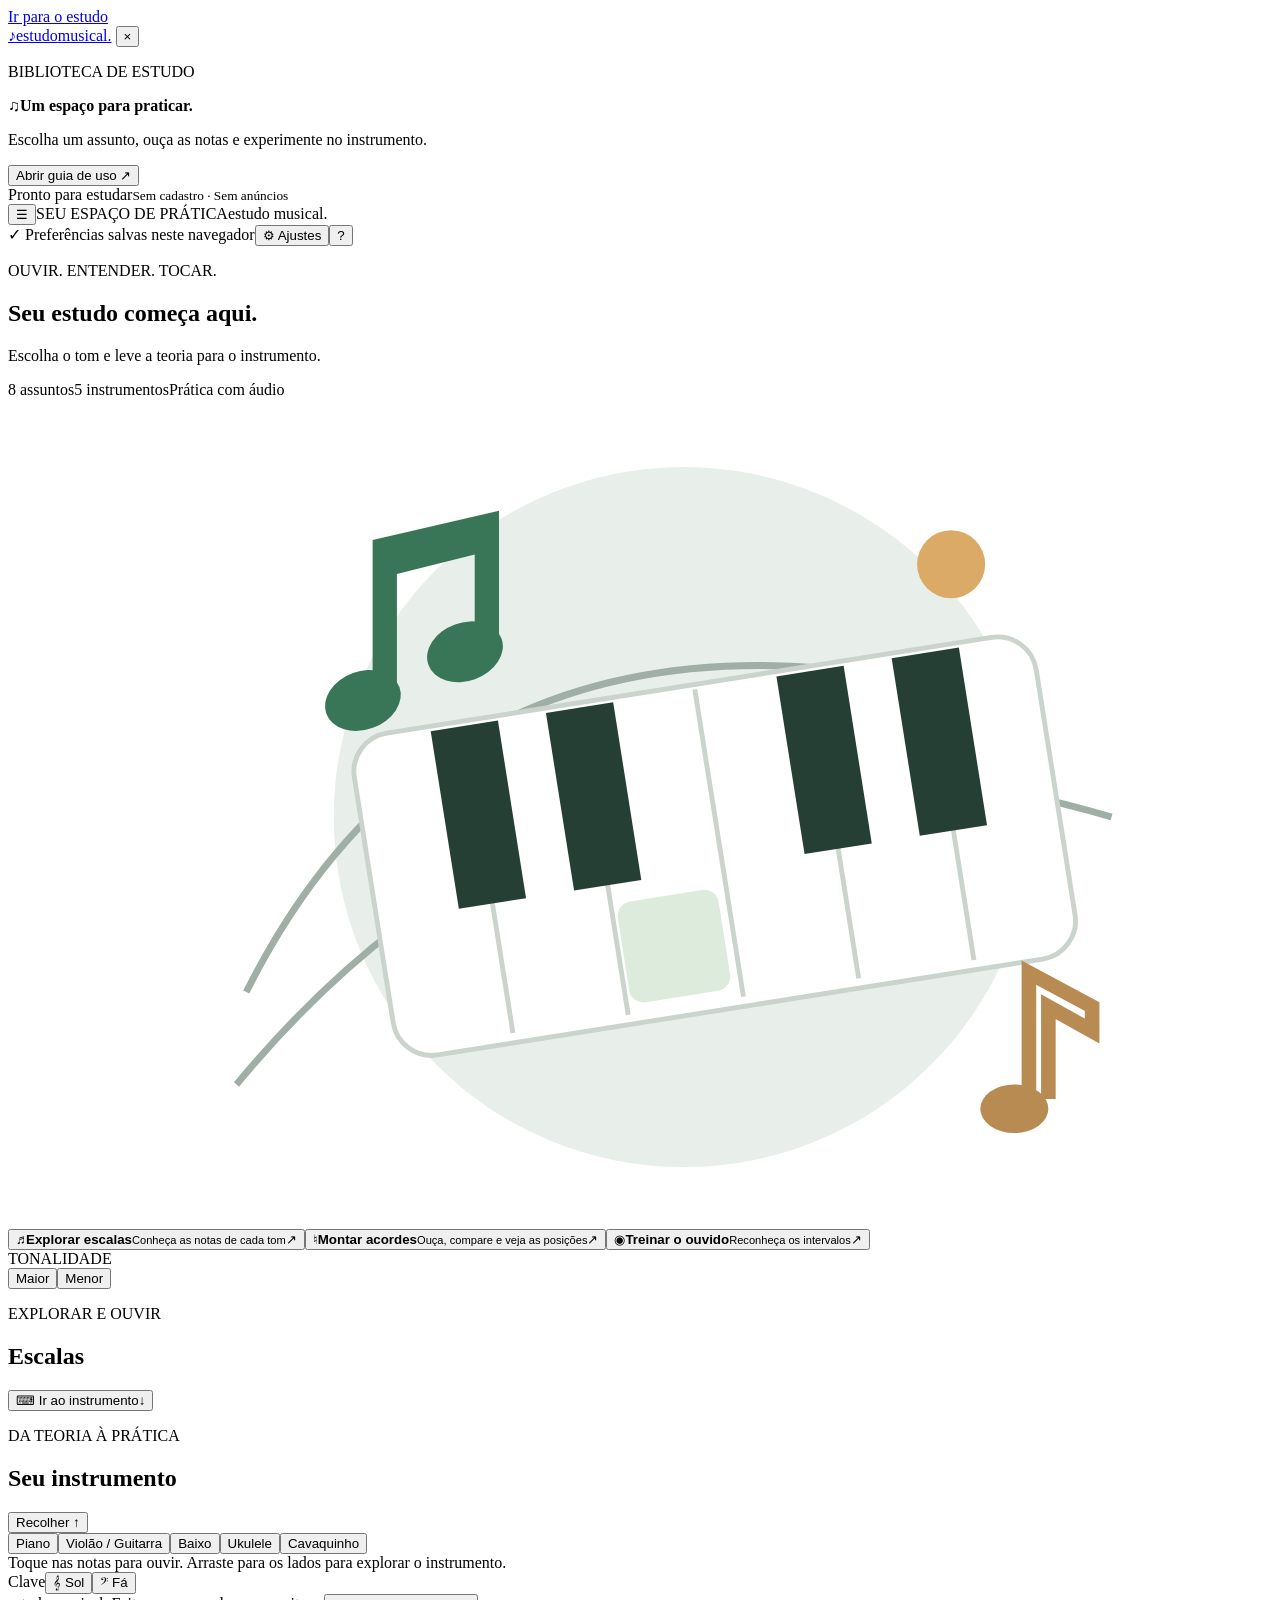
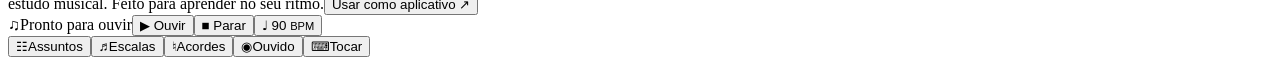
==== index.html @ 52de7132 "Arquivos para musical study" ====
<!doctype html>
<html lang="pt-BR">
<head>
<meta charset="utf-8">
<meta name="viewport" content="width=device-width,initial-scale=1,viewport-fit=cover">
<title>Estudo Musical · Seu espaço de prática</title>
<meta name="theme-color" content="#f7f8fa"><meta name="color-scheme" content="light">
<meta name="description" content="Estude escalas, acordes, harmonia e ouvido com instrumentos interativos. Sem cadastro.">
<meta name="apple-mobile-web-app-capable" content="yes"><meta name="apple-mobile-web-app-status-bar-style" content="default">
<meta name="apple-mobile-web-app-title" content="Estudo Musical"><link rel="manifest" href="./manifest.webmanifest"><link rel="icon" href="./assets/icon.svg" type="image/svg+xml"><link rel="apple-touch-icon" href="./assets/icon-192.png"><link rel="stylesheet" href="./assets/base.css"><link rel="stylesheet" href="./assets/app.css">
</head>
<body>
<a class="skip-link" href="#main">Ir para o estudo</a>
<aside id="sidebar" aria-label="Navegação principal">
  <a href="#" class="brand" aria-label="Estudo Musical, início"><span class="brand-icon" aria-hidden="true">♪</span><span>estudo<span class="brand-sub">musical.</span></span></a>
  <button id="close-menu" class="mobile-only icon-button" aria-label="Fechar menu">×</button>
  <p class="nav-label">BIBLIOTECA DE ESTUDO</p>
  <nav id="tabs" aria-label="Assuntos"></nav>
  <div class="sidebar-note"><span aria-hidden="true">♫</span><b>Um espaço para praticar.</b><p>Escolha um assunto, ouça as notas e experimente no instrumento.</p><button class="text-button" data-help>Abrir guia de uso ↗</button></div>
  <div class="sidebar-footer"><i class="status-dot"></i><span id="connection-status">Pronto para estudar</span><small>Sem cadastro · Sem anúncios</small></div>
</aside>
<div id="menu-backdrop" hidden></div>
<div class="app-shell">
  <header class="topbar">
    <div class="topbar-title"><button id="open-menu" class="mobile-only icon-button" aria-label="Abrir todos os assuntos" aria-expanded="false">☰</button><span class="desktop-only">SEU ESPAÇO DE PRÁTICA</span><span class="mobile-only">estudo musical.</span></div>
    <div class="topbar-actions"><span class="save-status desktop-only">✓ Preferências salvas neste navegador</span><button id="settings-open" class="soft-button" aria-label="Abrir ajustes de som e exibição">⚙ <span>Ajustes</span></button><button class="icon-button" data-help aria-label="Como usar">?</button></div>
  </header>
  <div class="page-content">
    <section class="welcome" aria-labelledby="welcome-title">
      <div><p class="eyebrow">OUVIR. ENTENDER. TOCAR.</p><h1 id="welcome-title">Seu estudo começa aqui<span>.</span></h1><p>Escolha o tom e leve a teoria para o instrumento.</p><div class="welcome-tags"><span>8 assuntos</span><span>5 instrumentos</span><span>Prática com áudio</span></div></div>
      <svg class="welcome-art" viewBox="0 0 260 170" aria-hidden="true"><circle cx="139" cy="86" r="72" fill="#e8eee9"/><circle cx="194" cy="34" r="7" fill="#dcaa67"/><path d="M49 122Q95 30 213 64M47 141Q119 54 227 86" fill="none" stroke="#9fafa5" stroke-width="1.4"/><g transform="translate(70 70) rotate(-9)"><rect width="142" height="67" rx="8" fill="#fff" stroke="#cad4cc"/><path d="M24 1v64m24-64v64m24-64v64m24-64v64m24-64v64" stroke="#cad4cc"/><path d="M17 1v37h14V1m10 0v37h14V1m34 0v37h14V1m10 0v37h14V1" fill="#263f35"/><rect x="49" y="42" width="21" height="21" rx="3" fill="#dcebdc"/></g><g fill="#397658"><path d="M75 62V29l26-6v28h-5V32l-16 4v26z"/><ellipse cx="73" cy="62" rx="8" ry="6" transform="rotate(-20 73 62)"/><ellipse cx="94" cy="52" rx="8" ry="6" transform="rotate(-20 94 52)"/></g><path d="M210 144v-26l13 7v5l-9-5v19" stroke="#b88b53" stroke-width="3" fill="none"/><ellipse cx="207" cy="146" rx="7" ry="5" fill="#b88b53"/></svg>
    </section>
    <section class="quick-actions" aria-label="Atalhos para praticar"><button data-sec="esc"><span class="quick-icon green">♬</span><span><b>Explorar escalas</b><small>Conheça as notas de cada tom</small></span><span class="arrow">↗</span></button><button data-sec="acd"><span class="quick-icon amber">♮</span><span><b>Montar acordes</b><small>Ouça, compare e veja as posições</small></span><span class="arrow">↗</span></button><button data-sec="int" data-ear-shortcut><span class="quick-icon violet">◉</span><span><b>Treinar o ouvido</b><small>Reconheça os intervalos</small></span><span class="arrow">↗</span></button></section>
    <section class="keybar" aria-label="Tonalidade do estudo"><div class="keybar-heading"><div><span class="eyebrow">TONALIDADE</span><div id="keyname"></div></div><div class="seg" aria-label="Modo da tonalidade"><button data-set="ktype" data-v="maior">Maior</button><button data-set="ktype" data-v="menor">Menor</button></div></div><div id="tonics" class="tonic-grid" aria-label="Escolher tônica"></div></section>
    <div class="section-heading"><div><p class="eyebrow" id="section-kicker">EXPLORAR E OUVIR</p><h2 id="section-title">Escalas</h2></div><button id="show-instrument" class="soft-button">⌨ <span>Ir ao instrumento</span><span aria-hidden="true">↓</span></button></div>
    <p class="section-description" id="section-description"></p>
    <main id="main" tabindex="-1" aria-label="Conteúdo do estudo"></main>
    <section id="dock" aria-labelledby="instrument-title">
      <div class="instrument-heading"><div><span class="eyebrow">DA TEORIA À PRÁTICA</span><h2 id="instrument-title">Seu instrumento</h2></div><button id="docktog" class="soft-button" aria-expanded="true" aria-controls="dock-body">Recolher ↑</button></div>
      <div id="dock-body"><div id="dockL"><div class="dhead"><div id="insttabs" aria-label="Escolher instrumento"><button data-inst="piano">Piano</button><button data-inst="violao">Violão / Guitarra</button><button data-inst="baixo">Baixo</button><button data-inst="ukulele">Ukulele</button><button data-inst="cavaquinho">Cavaquinho</button></div><div id="instopts"></div></div><div class="instrument-hint">Toque nas notas para ouvir. Arraste para os lados para explorar o instrumento.</div><div id="instview"></div></div>
      <div id="dockR"><div id="focustitle"></div><div class="row staff-controls"><span class="lbl">Clave</span><span class="seg sm"><button data-clef="sol">𝄞 Sol</button><button data-clef="fa">𝄢 Fá</button></span></div><div id="staffbox"></div><div id="focusbtns"></div><div id="focusinfo"></div></div></div>
    </section>
    <footer class="page-footer"><span>estudo musical.</span> Feito para aprender no seu ritmo.<button class="text-button" id="install-open">Usar como aplicativo ↗</button></footer>
  </div>
</div>
<div class="transport" aria-label="Controles rápidos de áudio"><span class="transport-note" aria-hidden="true">♫</span><span id="transport-focus">Pronto para ouvir</span><button id="quick-play" class="primary-button" aria-label="Tocar escala ou acorde selecionado">▶ <span>Ouvir</span></button><button id="stop" class="soft-button" aria-label="Parar notas, progressões e metrônomo">■ <span>Parar</span></button><button id="transport-metro" class="soft-button" aria-label="Abrir metrônomo"><span aria-hidden="true">♩</span> <span id="transport-bpm">90</span> <small>BPM</small></button></div>
<nav class="mobile-nav" aria-label="Atalhos"><button id="mobile-explore"><span aria-hidden="true">☷</span>Assuntos</button><button data-sec="esc"><span aria-hidden="true">♬</span>Escalas</button><button data-sec="acd"><span aria-hidden="true">♮</span>Acordes</button><button data-sec="int" data-ear-shortcut><span aria-hidden="true">◉</span>Ouvido</button><button id="mobile-instrument"><span aria-hidden="true">⌨</span>Tocar</button></nav>
<dialog id="settings-dialog" aria-labelledby="settings-title"><div class="dialog-heading"><div><p class="eyebrow">DO SEU JEITO</p><h2 id="settings-title">Ajustes de estudo</h2></div><button class="icon-button" data-close aria-label="Fechar ajustes">×</button></div><div class="settings-section"><h3>Som e ritmo</h3><label class="setting-row" for="timbre">Timbre<select id="timbre"><option value="piano">Piano suave</option><option value="pluck">Cordas dedilhadas</option><option value="organ">Órgão</option></select></label><label class="setting-row" for="vol">Volume<input id="vol" aria-label="Volume" type="range" min="0" max="1" step="0.05"></label><div class="metro-panel"><div class="setting-row"><label for="bpm">Metrônomo</label><span><b id="bpmv">90</b> BPM</span></div><input id="bpm" type="range" min="40" max="240" aria-label="Andamento em batidas por minuto"><div class="row"><label for="beats">Compasso</label><select id="beats"><option value="2">2/4</option><option value="3">3/4</option><option value="4">4/4</option><option value="6">6/8</option></select><button id="metro" class="primary-button" aria-label="Iniciar ou parar metrônomo">▶</button><span id="beatdots" aria-hidden="true"></span></div></div></div><div class="settings-section"><h3>Leitura das notas</h3><div class="setting-row"><span>Notação</span><span class="seg"><button data-set="nom" data-v="cifra">C D E</button><button data-set="nom" data-v="solfejo">Dó Ré Mi</button><button data-set="nom" data-v="ambos">Ambos</button></span></div><div class="setting-row"><span>Acidentes</span><span class="seg"><button data-set="pref" data-v="auto">Auto</button><button data-set="pref" data-v="#">♯</button><button data-set="pref" data-v="b">♭</button></span></div></div><p class="dialog-footnote" id="storage-note">As preferências ficam salvas apenas neste navegador.</p></dialog>
<dialog id="help-dialog" aria-labelledby="help-title"><div class="dialog-heading"><div><p class="eyebrow">COMECE POR AQUI</p><h2 id="help-title">Escolha. Ouça. Experimente.</h2></div><button class="icon-button" data-close aria-label="Fechar guia">×</button></div><ol class="help-steps"><li><b>Escolha a tonalidade.</b><p>Os botões de notas mudam o tom de todo o estudo. Alterne entre maior e menor.</p></li><li><b>Explore um assunto.</b><p>Use o menu para acessar escalas, modos, campo harmônico, acordes, intervalos e progressões.</p></li><li><b>Leve para o instrumento.</b><p>Toque em “Ouvir” ou em uma nota. O painel de instrumentos mostra as posições e a pauta em qualquer tamanho de tela.</p></li></ol><div class="help-callout"><b>Para treinar o ouvido</b><p>Abra Intervalos, toque em “Novo intervalo” e escolha a resposta. Use “Repetir” quantas vezes precisar.</p></div><p class="dialog-footnote">No computador: espaço para ouvir; Esc para parar. No celular: toque nos controles para ativar o áudio.</p><button class="primary-button" data-close>Vamos praticar →</button></dialog>
<dialog id="install-dialog" aria-labelledby="install-title"><div class="dialog-heading"><div><p class="eyebrow">PRÁTICA SEMPRE POR PERTO</p><h2 id="install-title">Usar como aplicativo</h2></div><button class="icon-button" data-close aria-label="Fechar instruções">×</button></div><p id="install-context"></p><button id="install-native" class="primary-button" hidden>Instalar aplicativo</button><div class="help-callout"><b>iPhone e iPad</b><p>Abra o endereço publicado no Safari, toque em Compartilhar e depois em “Adicionar à Tela de Início”. Ative “Abrir como App da Web”, se aparecer.</p></div><div class="help-callout"><b>Android e computador</b><p>Abra o endereço publicado no Chrome ou Edge e procure “Instalar aplicativo” ou “Adicionar à tela inicial” no menu.</p></div><p id="offline-status" class="dialog-footnote">A versão HTML independente já contém as fontes, os instrumentos e os sons sintetizados.</p></dialog>
<div id="toast" role="status" aria-live="polite" hidden></div>
<noscript><div class="noscript">Ative o JavaScript no navegador para usar os instrumentos e os estudos interativos.</div></noscript>
<script src="./assets/engine.js"></script><script src="./assets/app.js"></script>
</body>
</html>
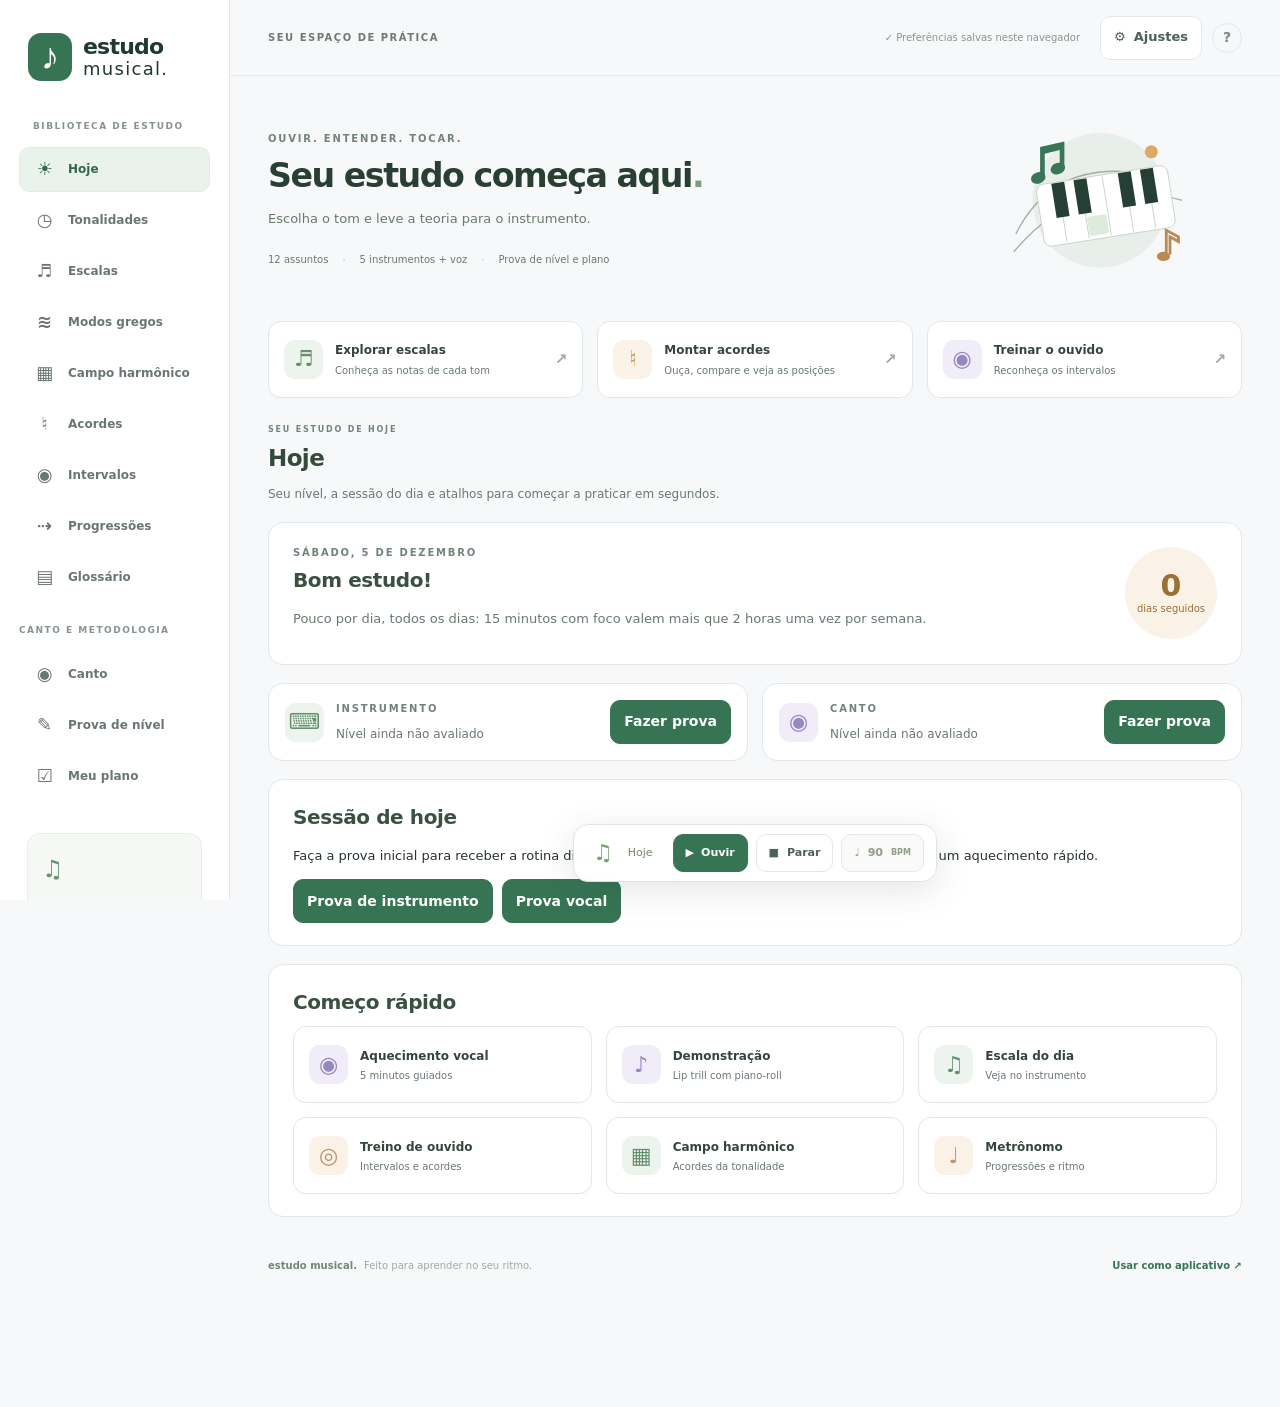
==== commit a5feb2cb: "New version" ====
--- a/index.html
+++ b/index.html
@@ -1,55 +1,55 @@
-<!doctype html>
-<html lang="pt-BR">
-<head>
-<meta charset="utf-8">
-<meta name="viewport" content="width=device-width,initial-scale=1,viewport-fit=cover">
-<title>Estudo Musical · Seu espaço de prática</title>
-<meta name="theme-color" content="#f7f8fa"><meta name="color-scheme" content="light">
-<meta name="description" content="Estude escalas, acordes, harmonia e ouvido com instrumentos interativos. Sem cadastro.">
-<meta name="apple-mobile-web-app-capable" content="yes"><meta name="apple-mobile-web-app-status-bar-style" content="default">
-<meta name="apple-mobile-web-app-title" content="Estudo Musical"><link rel="manifest" href="./manifest.webmanifest"><link rel="icon" href="./assets/icon.svg" type="image/svg+xml"><link rel="apple-touch-icon" href="./assets/icon-192.png"><link rel="stylesheet" href="./assets/base.css"><link rel="stylesheet" href="./assets/app.css">
-</head>
-<body>
-<a class="skip-link" href="#main">Ir para o estudo</a>
-<aside id="sidebar" aria-label="Navegação principal">
-  <a href="#" class="brand" aria-label="Estudo Musical, início"><span class="brand-icon" aria-hidden="true">♪</span><span>estudo<span class="brand-sub">musical.</span></span></a>
-  <button id="close-menu" class="mobile-only icon-button" aria-label="Fechar menu">×</button>
-  <p class="nav-label">BIBLIOTECA DE ESTUDO</p>
-  <nav id="tabs" aria-label="Assuntos"></nav>
-  <div class="sidebar-note"><span aria-hidden="true">♫</span><b>Um espaço para praticar.</b><p>Escolha um assunto, ouça as notas e experimente no instrumento.</p><button class="text-button" data-help>Abrir guia de uso ↗</button></div>
-  <div class="sidebar-footer"><i class="status-dot"></i><span id="connection-status">Pronto para estudar</span><small>Sem cadastro · Sem anúncios</small></div>
-</aside>
-<div id="menu-backdrop" hidden></div>
-<div class="app-shell">
-  <header class="topbar">
-    <div class="topbar-title"><button id="open-menu" class="mobile-only icon-button" aria-label="Abrir todos os assuntos" aria-expanded="false">☰</button><span class="desktop-only">SEU ESPAÇO DE PRÁTICA</span><span class="mobile-only">estudo musical.</span></div>
-    <div class="topbar-actions"><span class="save-status desktop-only">✓ Preferências salvas neste navegador</span><button id="settings-open" class="soft-button" aria-label="Abrir ajustes de som e exibição">⚙ <span>Ajustes</span></button><button class="icon-button" data-help aria-label="Como usar">?</button></div>
-  </header>
-  <div class="page-content">
-    <section class="welcome" aria-labelledby="welcome-title">
-      <div><p class="eyebrow">OUVIR. ENTENDER. TOCAR.</p><h1 id="welcome-title">Seu estudo começa aqui<span>.</span></h1><p>Escolha o tom e leve a teoria para o instrumento.</p><div class="welcome-tags"><span>8 assuntos</span><span>5 instrumentos</span><span>Prática com áudio</span></div></div>
-      <svg class="welcome-art" viewBox="0 0 260 170" aria-hidden="true"><circle cx="139" cy="86" r="72" fill="#e8eee9"/><circle cx="194" cy="34" r="7" fill="#dcaa67"/><path d="M49 122Q95 30 213 64M47 141Q119 54 227 86" fill="none" stroke="#9fafa5" stroke-width="1.4"/><g transform="translate(70 70) rotate(-9)"><rect width="142" height="67" rx="8" fill="#fff" stroke="#cad4cc"/><path d="M24 1v64m24-64v64m24-64v64m24-64v64m24-64v64" stroke="#cad4cc"/><path d="M17 1v37h14V1m10 0v37h14V1m34 0v37h14V1m10 0v37h14V1" fill="#263f35"/><rect x="49" y="42" width="21" height="21" rx="3" fill="#dcebdc"/></g><g fill="#397658"><path d="M75 62V29l26-6v28h-5V32l-16 4v26z"/><ellipse cx="73" cy="62" rx="8" ry="6" transform="rotate(-20 73 62)"/><ellipse cx="94" cy="52" rx="8" ry="6" transform="rotate(-20 94 52)"/></g><path d="M210 144v-26l13 7v5l-9-5v19" stroke="#b88b53" stroke-width="3" fill="none"/><ellipse cx="207" cy="146" rx="7" ry="5" fill="#b88b53"/></svg>
-    </section>
-    <section class="quick-actions" aria-label="Atalhos para praticar"><button data-sec="esc"><span class="quick-icon green">♬</span><span><b>Explorar escalas</b><small>Conheça as notas de cada tom</small></span><span class="arrow">↗</span></button><button data-sec="acd"><span class="quick-icon amber">♮</span><span><b>Montar acordes</b><small>Ouça, compare e veja as posições</small></span><span class="arrow">↗</span></button><button data-sec="int" data-ear-shortcut><span class="quick-icon violet">◉</span><span><b>Treinar o ouvido</b><small>Reconheça os intervalos</small></span><span class="arrow">↗</span></button></section>
-    <section class="keybar" aria-label="Tonalidade do estudo"><div class="keybar-heading"><div><span class="eyebrow">TONALIDADE</span><div id="keyname"></div></div><div class="seg" aria-label="Modo da tonalidade"><button data-set="ktype" data-v="maior">Maior</button><button data-set="ktype" data-v="menor">Menor</button></div></div><div id="tonics" class="tonic-grid" aria-label="Escolher tônica"></div></section>
-    <div class="section-heading"><div><p class="eyebrow" id="section-kicker">EXPLORAR E OUVIR</p><h2 id="section-title">Escalas</h2></div><button id="show-instrument" class="soft-button">⌨ <span>Ir ao instrumento</span><span aria-hidden="true">↓</span></button></div>
-    <p class="section-description" id="section-description"></p>
-    <main id="main" tabindex="-1" aria-label="Conteúdo do estudo"></main>
-    <section id="dock" aria-labelledby="instrument-title">
-      <div class="instrument-heading"><div><span class="eyebrow">DA TEORIA À PRÁTICA</span><h2 id="instrument-title">Seu instrumento</h2></div><button id="docktog" class="soft-button" aria-expanded="true" aria-controls="dock-body">Recolher ↑</button></div>
-      <div id="dock-body"><div id="dockL"><div class="dhead"><div id="insttabs" aria-label="Escolher instrumento"><button data-inst="piano">Piano</button><button data-inst="violao">Violão / Guitarra</button><button data-inst="baixo">Baixo</button><button data-inst="ukulele">Ukulele</button><button data-inst="cavaquinho">Cavaquinho</button></div><div id="instopts"></div></div><div class="instrument-hint">Toque nas notas para ouvir. Arraste para os lados para explorar o instrumento.</div><div id="instview"></div></div>
-      <div id="dockR"><div id="focustitle"></div><div class="row staff-controls"><span class="lbl">Clave</span><span class="seg sm"><button data-clef="sol">𝄞 Sol</button><button data-clef="fa">𝄢 Fá</button></span></div><div id="staffbox"></div><div id="focusbtns"></div><div id="focusinfo"></div></div></div>
-    </section>
-    <footer class="page-footer"><span>estudo musical.</span> Feito para aprender no seu ritmo.<button class="text-button" id="install-open">Usar como aplicativo ↗</button></footer>
-  </div>
-</div>
-<div class="transport" aria-label="Controles rápidos de áudio"><span class="transport-note" aria-hidden="true">♫</span><span id="transport-focus">Pronto para ouvir</span><button id="quick-play" class="primary-button" aria-label="Tocar escala ou acorde selecionado">▶ <span>Ouvir</span></button><button id="stop" class="soft-button" aria-label="Parar notas, progressões e metrônomo">■ <span>Parar</span></button><button id="transport-metro" class="soft-button" aria-label="Abrir metrônomo"><span aria-hidden="true">♩</span> <span id="transport-bpm">90</span> <small>BPM</small></button></div>
-<nav class="mobile-nav" aria-label="Atalhos"><button id="mobile-explore"><span aria-hidden="true">☷</span>Assuntos</button><button data-sec="esc"><span aria-hidden="true">♬</span>Escalas</button><button data-sec="acd"><span aria-hidden="true">♮</span>Acordes</button><button data-sec="int" data-ear-shortcut><span aria-hidden="true">◉</span>Ouvido</button><button id="mobile-instrument"><span aria-hidden="true">⌨</span>Tocar</button></nav>
-<dialog id="settings-dialog" aria-labelledby="settings-title"><div class="dialog-heading"><div><p class="eyebrow">DO SEU JEITO</p><h2 id="settings-title">Ajustes de estudo</h2></div><button class="icon-button" data-close aria-label="Fechar ajustes">×</button></div><div class="settings-section"><h3>Som e ritmo</h3><label class="setting-row" for="timbre">Timbre<select id="timbre"><option value="piano">Piano suave</option><option value="pluck">Cordas dedilhadas</option><option value="organ">Órgão</option></select></label><label class="setting-row" for="vol">Volume<input id="vol" aria-label="Volume" type="range" min="0" max="1" step="0.05"></label><div class="metro-panel"><div class="setting-row"><label for="bpm">Metrônomo</label><span><b id="bpmv">90</b> BPM</span></div><input id="bpm" type="range" min="40" max="240" aria-label="Andamento em batidas por minuto"><div class="row"><label for="beats">Compasso</label><select id="beats"><option value="2">2/4</option><option value="3">3/4</option><option value="4">4/4</option><option value="6">6/8</option></select><button id="metro" class="primary-button" aria-label="Iniciar ou parar metrônomo">▶</button><span id="beatdots" aria-hidden="true"></span></div></div></div><div class="settings-section"><h3>Leitura das notas</h3><div class="setting-row"><span>Notação</span><span class="seg"><button data-set="nom" data-v="cifra">C D E</button><button data-set="nom" data-v="solfejo">Dó Ré Mi</button><button data-set="nom" data-v="ambos">Ambos</button></span></div><div class="setting-row"><span>Acidentes</span><span class="seg"><button data-set="pref" data-v="auto">Auto</button><button data-set="pref" data-v="#">♯</button><button data-set="pref" data-v="b">♭</button></span></div></div><p class="dialog-footnote" id="storage-note">As preferências ficam salvas apenas neste navegador.</p></dialog>
-<dialog id="help-dialog" aria-labelledby="help-title"><div class="dialog-heading"><div><p class="eyebrow">COMECE POR AQUI</p><h2 id="help-title">Escolha. Ouça. Experimente.</h2></div><button class="icon-button" data-close aria-label="Fechar guia">×</button></div><ol class="help-steps"><li><b>Escolha a tonalidade.</b><p>Os botões de notas mudam o tom de todo o estudo. Alterne entre maior e menor.</p></li><li><b>Explore um assunto.</b><p>Use o menu para acessar escalas, modos, campo harmônico, acordes, intervalos e progressões.</p></li><li><b>Leve para o instrumento.</b><p>Toque em “Ouvir” ou em uma nota. O painel de instrumentos mostra as posições e a pauta em qualquer tamanho de tela.</p></li></ol><div class="help-callout"><b>Para treinar o ouvido</b><p>Abra Intervalos, toque em “Novo intervalo” e escolha a resposta. Use “Repetir” quantas vezes precisar.</p></div><p class="dialog-footnote">No computador: espaço para ouvir; Esc para parar. No celular: toque nos controles para ativar o áudio.</p><button class="primary-button" data-close>Vamos praticar →</button></dialog>
-<dialog id="install-dialog" aria-labelledby="install-title"><div class="dialog-heading"><div><p class="eyebrow">PRÁTICA SEMPRE POR PERTO</p><h2 id="install-title">Usar como aplicativo</h2></div><button class="icon-button" data-close aria-label="Fechar instruções">×</button></div><p id="install-context"></p><button id="install-native" class="primary-button" hidden>Instalar aplicativo</button><div class="help-callout"><b>iPhone e iPad</b><p>Abra o endereço publicado no Safari, toque em Compartilhar e depois em “Adicionar à Tela de Início”. Ative “Abrir como App da Web”, se aparecer.</p></div><div class="help-callout"><b>Android e computador</b><p>Abra o endereço publicado no Chrome ou Edge e procure “Instalar aplicativo” ou “Adicionar à tela inicial” no menu.</p></div><p id="offline-status" class="dialog-footnote">A versão HTML independente já contém as fontes, os instrumentos e os sons sintetizados.</p></dialog>
-<div id="toast" role="status" aria-live="polite" hidden></div>
-<noscript><div class="noscript">Ative o JavaScript no navegador para usar os instrumentos e os estudos interativos.</div></noscript>
-<script src="./assets/engine.js"></script><script src="./assets/app.js"></script>
-</body>
-</html>
+<!doctype html>
+<html lang="pt-BR">
+<head>
+<meta charset="utf-8">
+<meta name="viewport" content="width=device-width,initial-scale=1,viewport-fit=cover">
+<title>Estudo Musical · Seu espaço de prática</title>
+<meta name="theme-color" content="#f7f8fa"><meta name="color-scheme" content="light">
+<meta name="description" content="Estude escalas, acordes, harmonia, ouvido e canto com instrumentos interativos, prova de nível e plano de estudo. Sem cadastro.">
+<meta name="apple-mobile-web-app-capable" content="yes"><meta name="apple-mobile-web-app-status-bar-style" content="default">
+<meta name="apple-mobile-web-app-title" content="Estudo Musical"><link rel="manifest" href="./manifest.webmanifest"><link rel="icon" href="./assets/icon.svg" type="image/svg+xml"><link rel="apple-touch-icon" href="./assets/icon-192.png"><link rel="stylesheet" href="./assets/base.css"><link rel="stylesheet" href="./assets/app.css"><link rel="stylesheet" href="./assets/ext.css">
+</head>
+<body>
+<a class="skip-link" href="#main">Ir para o estudo</a>
+<aside id="sidebar" aria-label="Navegação principal">
+  <a href="#" class="brand" aria-label="Estudo Musical, início"><span class="brand-icon" aria-hidden="true">♪</span><span>estudo<span class="brand-sub">musical.</span></span></a>
+  <button id="close-menu" class="mobile-only icon-button" aria-label="Fechar menu">×</button>
+  <p class="nav-label">BIBLIOTECA DE ESTUDO</p>
+  <nav id="tabs" aria-label="Assuntos"></nav>
+  <div class="sidebar-note"><span aria-hidden="true">♫</span><b>Um espaço para praticar.</b><p>Escolha um assunto, ouça as notas e experimente no instrumento.</p><button class="text-button" data-help>Abrir guia de uso ↗</button></div>
+  <div class="sidebar-footer"><i class="status-dot"></i><span id="connection-status">Pronto para estudar</span><small>Sem cadastro · Sem anúncios</small></div>
+</aside>
+<div id="menu-backdrop" hidden></div>
+<div class="app-shell">
+  <header class="topbar">
+    <div class="topbar-title"><button id="open-menu" class="mobile-only icon-button" aria-label="Abrir todos os assuntos" aria-expanded="false">☰</button><span class="desktop-only">SEU ESPAÇO DE PRÁTICA</span><span class="mobile-only">estudo musical.</span></div>
+    <div class="topbar-actions"><span class="save-status desktop-only">✓ Preferências salvas neste navegador</span><button id="settings-open" class="soft-button" aria-label="Abrir ajustes de som e exibição">⚙ <span>Ajustes</span></button><button class="icon-button" data-help aria-label="Como usar">?</button></div>
+  </header>
+  <div class="page-content">
+    <section class="welcome" aria-labelledby="welcome-title">
+      <div><p class="eyebrow">OUVIR. ENTENDER. TOCAR.</p><h1 id="welcome-title">Seu estudo começa aqui<span>.</span></h1><p>Escolha o tom e leve a teoria para o instrumento.</p><div class="welcome-tags"><span>12 assuntos</span><span>5 instrumentos + voz</span><span>Prova de nível e plano</span></div></div>
+      <svg class="welcome-art" viewBox="0 0 260 170" aria-hidden="true"><circle cx="139" cy="86" r="72" fill="#e8eee9"/><circle cx="194" cy="34" r="7" fill="#dcaa67"/><path d="M49 122Q95 30 213 64M47 141Q119 54 227 86" fill="none" stroke="#9fafa5" stroke-width="1.4"/><g transform="translate(70 70) rotate(-9)"><rect width="142" height="67" rx="8" fill="#fff" stroke="#cad4cc"/><path d="M24 1v64m24-64v64m24-64v64m24-64v64m24-64v64" stroke="#cad4cc"/><path d="M17 1v37h14V1m10 0v37h14V1m34 0v37h14V1m10 0v37h14V1" fill="#263f35"/><rect x="49" y="42" width="21" height="21" rx="3" fill="#dcebdc"/></g><g fill="#397658"><path d="M75 62V29l26-6v28h-5V32l-16 4v26z"/><ellipse cx="73" cy="62" rx="8" ry="6" transform="rotate(-20 73 62)"/><ellipse cx="94" cy="52" rx="8" ry="6" transform="rotate(-20 94 52)"/></g><path d="M210 144v-26l13 7v5l-9-5v19" stroke="#b88b53" stroke-width="3" fill="none"/><ellipse cx="207" cy="146" rx="7" ry="5" fill="#b88b53"/></svg>
+    </section>
+    <section class="quick-actions" aria-label="Atalhos para praticar"><button data-sec="esc"><span class="quick-icon green">♬</span><span><b>Explorar escalas</b><small>Conheça as notas de cada tom</small></span><span class="arrow">↗</span></button><button data-sec="acd"><span class="quick-icon amber">♮</span><span><b>Montar acordes</b><small>Ouça, compare e veja as posições</small></span><span class="arrow">↗</span></button><button data-sec="int" data-ear-shortcut><span class="quick-icon violet">◉</span><span><b>Treinar o ouvido</b><small>Reconheça os intervalos</small></span><span class="arrow">↗</span></button></section>
+    <section class="keybar" aria-label="Tonalidade do estudo"><div class="keybar-heading"><div><span class="eyebrow">TONALIDADE</span><div id="keyname"></div></div><div class="seg" aria-label="Modo da tonalidade"><button data-set="ktype" data-v="maior">Maior</button><button data-set="ktype" data-v="menor">Menor</button></div></div><div id="tonics" class="tonic-grid" aria-label="Escolher tônica"></div></section>
+    <div class="section-heading"><div><p class="eyebrow" id="section-kicker">EXPLORAR E OUVIR</p><h2 id="section-title">Escalas</h2></div><button id="show-instrument" class="soft-button">⌨ <span>Ir ao instrumento</span><span aria-hidden="true">↓</span></button></div>
+    <p class="section-description" id="section-description"></p>
+    <main id="main" tabindex="-1" aria-label="Conteúdo do estudo"></main>
+    <section id="dock" aria-labelledby="instrument-title">
+      <div class="instrument-heading"><div><span class="eyebrow">DA TEORIA À PRÁTICA</span><h2 id="instrument-title">Seu instrumento</h2></div><button id="docktog" class="soft-button" aria-expanded="true" aria-controls="dock-body">Recolher ↑</button></div>
+      <div id="dock-body"><div id="dockL"><div class="dhead"><div id="insttabs" aria-label="Escolher instrumento"><button data-inst="piano">Piano</button><button data-inst="violao">Violão / Guitarra</button><button data-inst="baixo">Baixo</button><button data-inst="ukulele">Ukulele</button><button data-inst="cavaquinho">Cavaquinho</button></div><div id="instopts"></div></div><div class="instrument-hint">Toque nas notas para ouvir. Arraste para os lados para explorar o instrumento.</div><div id="instview"></div></div>
+      <div id="dockR"><div id="focustitle"></div><div class="row staff-controls"><span class="lbl">Clave</span><span class="seg sm"><button data-clef="sol">𝄞 Sol</button><button data-clef="fa">𝄢 Fá</button></span></div><div id="staffbox"></div><div id="focusbtns"></div><div id="focusinfo"></div></div></div>
+    </section>
+    <footer class="page-footer"><span>estudo musical.</span> Feito para aprender no seu ritmo.<button class="text-button" id="install-open">Usar como aplicativo ↗</button></footer>
+  </div>
+</div>
+<div class="transport" aria-label="Controles rápidos de áudio"><span class="transport-note" aria-hidden="true">♫</span><span id="transport-focus">Pronto para ouvir</span><button id="quick-play" class="primary-button" aria-label="Tocar escala ou acorde selecionado">▶ <span>Ouvir</span></button><button id="stop" class="soft-button" aria-label="Parar notas, progressões e metrônomo">■ <span>Parar</span></button><button id="transport-metro" class="soft-button" aria-label="Abrir metrônomo"><span aria-hidden="true">♩</span> <span id="transport-bpm">90</span> <small>BPM</small></button></div>
+<nav class="mobile-nav" aria-label="Atalhos"><button id="mobile-explore"><span aria-hidden="true">☷</span>Assuntos</button><button data-sec="hoje"><span aria-hidden="true">☀</span>Hoje</button><button data-sec="vocal"><span aria-hidden="true">◉</span>Canto</button><button data-sec="esc"><span aria-hidden="true">♬</span>Escalas</button><button data-sec="int" data-ear-shortcut><span aria-hidden="true">◎</span>Ouvido</button><button id="mobile-instrument"><span aria-hidden="true">⌨</span>Tocar</button></nav>
+<dialog id="settings-dialog" aria-labelledby="settings-title"><div class="dialog-heading"><div><p class="eyebrow">DO SEU JEITO</p><h2 id="settings-title">Ajustes de estudo</h2></div><button class="icon-button" data-close aria-label="Fechar ajustes">×</button></div><div class="settings-section"><h3>Som e ritmo</h3><label class="setting-row" for="timbre">Timbre<select id="timbre"><option value="piano">Piano suave</option><option value="pluck">Cordas dedilhadas</option><option value="organ">Órgão</option></select></label><label class="setting-row" for="vol">Volume<input id="vol" aria-label="Volume" type="range" min="0" max="1" step="0.05"></label><div class="metro-panel"><div class="setting-row"><label for="bpm">Metrônomo</label><span><b id="bpmv">90</b> BPM</span></div><input id="bpm" type="range" min="40" max="240" aria-label="Andamento em batidas por minuto"><div class="row"><label for="beats">Compasso</label><select id="beats"><option value="2">2/4</option><option value="3">3/4</option><option value="4">4/4</option><option value="6">6/8</option></select><button id="metro" class="primary-button" aria-label="Iniciar ou parar metrônomo">▶</button><span id="beatdots" aria-hidden="true"></span></div></div></div><div class="settings-section"><h3>Leitura das notas</h3><div class="setting-row"><span>Notação</span><span class="seg"><button data-set="nom" data-v="cifra">C D E</button><button data-set="nom" data-v="solfejo">Dó Ré Mi</button><button data-set="nom" data-v="ambos">Ambos</button></span></div><div class="setting-row"><span>Acidentes</span><span class="seg"><button data-set="pref" data-v="auto">Auto</button><button data-set="pref" data-v="#">♯</button><button data-set="pref" data-v="b">♭</button></span></div></div><p class="dialog-footnote" id="storage-note">As preferências ficam salvas apenas neste navegador.</p></dialog>
+<dialog id="help-dialog" aria-labelledby="help-title"><div class="dialog-heading"><div><p class="eyebrow">COMECE POR AQUI</p><h2 id="help-title">Escolha. Ouça. Experimente.</h2></div><button class="icon-button" data-close aria-label="Fechar guia">×</button></div><ol class="help-steps"><li><b>Escolha a tonalidade.</b><p>Os botões de notas mudam o tom de todo o estudo. Alterne entre maior e menor.</p></li><li><b>Explore um assunto.</b><p>Use o menu para acessar escalas, modos, campo harmônico, acordes, intervalos e progressões.</p></li><li><b>Descubra seu nível.</b><p>Faça a Prova de nível (instrumento ou vocal). O app monta um plano semanal em “Meu plano” e mostra a sessão do dia em “Hoje”.</p></li><li><b>Cante com o modelo.</b><p>Em Canto, escolha um aquecimento e toque em “Demonstrar”: o piano dá a referência e o piano-roll mostra as notas e as sílabas. O microfone é opcional.</p></li><li><b>Leve para o instrumento.</b><p>Toque em “Ouvir” ou em uma nota. O painel de instrumentos mostra as posições e a pauta em qualquer tamanho de tela.</p></li></ol><div class="help-callout"><b>Para treinar o ouvido</b><p>Abra Intervalos, toque em “Novo intervalo” e escolha a resposta. Use “Repetir” quantas vezes precisar.</p></div><p class="dialog-footnote">No computador: espaço para ouvir; Esc para parar. No celular: toque nos controles para ativar o áudio.</p><button class="primary-button" data-close>Vamos praticar →</button></dialog>
+<dialog id="install-dialog" aria-labelledby="install-title"><div class="dialog-heading"><div><p class="eyebrow">PRÁTICA SEMPRE POR PERTO</p><h2 id="install-title">Usar como aplicativo</h2></div><button class="icon-button" data-close aria-label="Fechar instruções">×</button></div><p id="install-context"></p><button id="install-native" class="primary-button" hidden>Instalar aplicativo</button><div class="help-callout"><b>iPhone e iPad</b><p>Abra o endereço publicado no Safari, toque em Compartilhar e depois em “Adicionar à Tela de Início”. Ative “Abrir como App da Web”, se aparecer.</p></div><div class="help-callout"><b>Android e computador</b><p>Abra o endereço publicado no Chrome ou Edge e procure “Instalar aplicativo” ou “Adicionar à tela inicial” no menu.</p></div><p id="offline-status" class="dialog-footnote">A versão HTML independente já contém as fontes, os instrumentos e os sons sintetizados.</p></dialog>
+<div id="toast" role="status" aria-live="polite" hidden></div>
+<noscript><div class="noscript">Ative o JavaScript no navegador para usar os instrumentos e os estudos interativos.</div></noscript>
+<script src="./assets/ext.js"></script><script src="./assets/pitch.js"></script><script src="./assets/vocal-dados.js"></script><script src="./assets/vocal.js"></script><script src="./assets/prova.js"></script><script src="./assets/plano.js"></script><script src="./assets/engine.js"></script><script src="./assets/app.js"></script>
+</body>
+</html>
--- a/assets/base.css
+++ b/assets/base.css
@@ -0,0 +1,82 @@
+
+@font-face{font-family:MusicSub;src:url([data-uri]) format('woff2');unicode-range:U+266D-266F,U+1D100-1D1FF;}
+@font-face{font-family:MusicSym;src:url([data-uri]) format('woff2');unicode-range:U+1D100-1D1FF;}
+:root{--bg:#0d1017;--bg2:#141925;--card:#171d2b;--card2:#1d2536;--line:#2a3449;--tx:#e6eaf2;--mu:#8e9ab3;--ac:#f5b942;--ac2:#4fc3f7;--ton:#ff6b6b;--ok:#4caf50;--T:#4caf7d;--S:#5c9ded;--D:#ef6a6a;--dockh:40vh}
+*{box-sizing:border-box}html,body{margin:0;background:var(--bg);color:var(--tx);font:14px/1.45 system-ui,-apple-system,"Segoe UI",Roboto,"Noto Sans","DejaVu Sans",MusicSym,sans-serif}
+button{font:inherit;color:inherit;background:var(--card2);border:1px solid var(--line);border-radius:8px;padding:5px 10px;cursor:pointer;transition:.15s}
+button:hover{border-color:#47557a;background:#232d42}button.on{background:var(--ac);color:#1a1405;border-color:var(--ac);font-weight:600}
+select,input{font:inherit;color:var(--tx);background:var(--card2);border:1px solid var(--line);border-radius:8px;padding:4px 8px}
+.mus{font-family:MusicSub,serif}
+header{position:sticky;top:0;z-index:20;background:linear-gradient(180deg,#121826,#0f141f);border-bottom:1px solid var(--line);padding:8px 14px 0}
+.hrow{display:flex;flex-wrap:wrap;gap:10px 14px;align-items:center}
+.logo{font-weight:800;font-size:17px;letter-spacing:.3px;display:flex;align-items:center;gap:8px}.logo span{font-family:MusicSub;font-size:26px;color:var(--ac);line-height:1}
+#keyname{font-size:15px;font-weight:700;color:var(--ac)}#keyname small{color:var(--mu);font-weight:400;margin-left:6px}
+.seg{display:inline-flex;gap:2px;background:#0e131d;border:1px solid var(--line);border-radius:9px;padding:2px}.seg button{border:0;background:transparent;padding:4px 9px;border-radius:7px}.seg button.on{background:var(--ac);color:#1a1405}
+.seg.sm button{padding:2px 8px;font-size:12px}.seg.wrap{flex-wrap:wrap}
+#tonics .tb{padding:4px 7px;min-width:34px;font-size:13px}
+.lbl{color:var(--mu);font-size:12px;text-transform:uppercase;letter-spacing:.6px}
+.grp{display:flex;align-items:center;gap:6px}
+#beatdots{display:inline-flex;gap:4px}#beatdots i{width:9px;height:9px;border-radius:50%;background:#2b3550;display:inline-block}#beatdots i.on{background:var(--ac);box-shadow:0 0 8px var(--ac)}#beatdots i:first-child.on{background:var(--ton)}
+#tabs{display:flex;gap:2px;margin-top:8px;overflow-x:auto}#tabs button{border:0;border-radius:9px 9px 0 0;background:transparent;color:var(--mu);padding:8px 14px;font-weight:600}#tabs button.on{background:var(--bg);color:var(--ac);box-shadow:inset 0 2px 0 var(--ac)}
+#main{padding:14px 16px calc(var(--dockh) + 30px)}body.nodock #main{padding-bottom:60px}
+.card{background:var(--card);border:1px solid var(--line);border-radius:14px;padding:14px 16px;margin-bottom:14px}
+.card h2{margin:0 0 8px;font-size:19px}.card h3{margin:14px 0 6px;font-size:15px;color:#cfd6e6}
+.grid2{display:grid;grid-template-columns:minmax(0,1fr) minmax(0,1fr);gap:14px}.grid2>.card{margin:0}.grid2{margin-bottom:14px}
+.side{display:grid;grid-template-columns:290px minmax(0,1fr);gap:14px;margin-bottom:14px}.side>.card{margin:0}
+.list{max-height:70vh;overflow:auto}.cat h4{margin:10px 0 4px;color:var(--mu);font-size:11px;text-transform:uppercase;letter-spacing:.8px}
+.li{display:block;width:100%;text-align:left;margin:2px 0;background:transparent;border-color:transparent}.li.on{background:var(--ac);color:#1a1405}
+.cgrid{display:grid;grid-template-columns:repeat(3,1fr);gap:3px}.cgrid .li.on{background:var(--ac);color:#1a1405;border-color:var(--ac)}.cgrid .li:not(.on){text-align:center;font-weight:600;padding:5px 2px;background:var(--card2);border-color:var(--line)}
+.muted{color:var(--mu)}.row{display:flex;flex-wrap:wrap;gap:8px 12px;align-items:center}.row h2{margin:0}
+.chips{display:flex;flex-wrap:wrap;gap:6px;margin:6px 0}.chip{display:inline-flex;flex-direction:column;align-items:center;min-width:46px;padding:5px 9px;background:var(--card2);border:1px solid var(--line);border-radius:10px;cursor:pointer}
+.chip b{font-size:15px}.chip i{font-style:normal;color:var(--mu);font-size:12px}.chip.ton{border-color:var(--ton);box-shadow:inset 0 0 0 1px var(--ton)}.chips.big .chip b{font-size:19px}
+.chip.charn{border-color:var(--ac);background:#3a2e10}.charn-t{color:var(--ac);font-weight:700}
+.formula{margin:6px 0}.st{display:inline-block;padding:1px 7px;border-radius:6px;background:#22304a;font-weight:600}.sep{color:var(--mu);margin:0 3px}
+.btns{display:flex;flex-wrap:wrap;gap:6px;margin:10px 0}
+.tbl{width:100%;border-collapse:collapse;margin-top:8px}.tbl th,.tbl td{border-bottom:1px solid var(--line);padding:5px 8px;text-align:left;vertical-align:middle}.tbl th{color:var(--mu);font-weight:600;font-size:12px}
+.tbl tr.ton td{color:var(--ton);font-weight:700}.nt{font-weight:700;cursor:pointer}.tbl small{color:var(--mu)}
+.pchords{display:flex;flex-wrap:wrap;gap:6px;align-items:center}.pchord{display:inline-flex;flex-direction:column;align-items:center;min-width:64px;padding:6px 10px}.pchord b{font-size:15px}.pchord i{font-style:normal;color:var(--mu);font-size:11px}
+.pchord.now{background:var(--ac2);color:#06121a;border-color:var(--ac2)}.pchord.now i{color:#06121a}
+.play{background:#1f3b2a;border-color:#2f6a46}.play:hover{background:#285036}.play.big{font-weight:700}
+.pill{border-radius:999px;margin:2px}.pill.on{background:var(--ac);color:#1a1405}.pill.good{background:var(--ok)}.pill.bad{background:var(--D)}
+.mini{display:inline-block;background:var(--card2);border:1px solid var(--line);border-radius:7px;padding:1px 7px;margin:2px;font-weight:600}.mini i{font-style:normal;color:var(--mu);font-size:11px;margin-left:4px}
+.modes{display:grid;grid-template-columns:repeat(7,1fr);gap:6px}.mcard{display:flex;flex-direction:column;align-items:flex-start;text-align:left;padding:8px 10px}.mcard small{color:var(--mu)}.mcard span{font-size:11px;color:var(--ac)}.mcard.on small,.mcard.on span{color:#3b2b06}
+.modes-t td{text-align:center;cursor:pointer}.modes-t td i{display:block;font-style:normal;font-size:11px;color:var(--mu)}.modes-t th{cursor:pointer}.modes-t th small{display:block;color:var(--mu);font-weight:400}
+.modes-t td.diff{background:#1f2f4d}.modes-t td.char{box-shadow:inset 0 0 0 2px var(--ac);color:var(--ac);font-weight:700}.modes-t tr.on{background:#2a2412}
+.field{display:grid;grid-template-columns:repeat(7,1fr);gap:8px;margin:10px 0}.fcard{padding:10px 6px;border-radius:12px;border-width:1px 1px 4px}.fcard .rn{font-size:13px;color:var(--mu);font-weight:700}.fcard b{font-size:20px;margin:2px 0}.fcard .nts{font-size:12px;color:#c4cbe0}.fcard .fn{font-size:11px;margin-top:4px;font-weight:600}
+.fT{border-bottom-color:var(--T)}.fT .fn{color:var(--T)}.fS{border-bottom-color:var(--S)}.fS .fn{color:var(--S)}.fD{border-bottom-color:var(--D)}.fD .fn{color:var(--D)}
+.tag{display:inline-block;padding:1px 8px;border-radius:6px;border:1px solid}.tag.fT{color:var(--T);border-color:var(--T)}.tag.fS{color:var(--S);border-color:var(--S)}.tag.fD{color:var(--D);border-color:var(--D)}
+.cad{padding:6px 0;border-bottom:1px solid var(--line)}.cad .play{margin-right:8px;padding:2px 8px}
+.sec td .nts{display:block;font-size:11px;color:var(--mu)}.sec .pchord{min-width:70px}.brw th{width:150px}
+.sym{color:var(--ac)}.invs{display:flex;flex-direction:column;align-items:flex-start}
+.idpiano svg{max-width:560px;width:100%;height:auto}#idres{font-size:16px}.idbest{font-size:22px;font-weight:800;color:var(--ac)}
+.answers{display:flex;flex-wrap:wrap;gap:4px;margin:12px 0}.earmsg{font-size:18px;font-weight:700;min-height:28px}.score{color:var(--mu)}
+.progs{display:grid;grid-template-columns:repeat(2,minmax(0,1fr));gap:12px}.progs .card{margin:0}.style{background:#2c2350;color:#c7b8ff;border-radius:6px;padding:1px 8px;font-size:12px;font-weight:700}.prog .pchords{margin:8px 0}
+.gloss{display:grid;grid-template-columns:repeat(2,1fr);gap:4px 20px}.gloss dt{font-weight:700;color:var(--ac)}.gloss dd{margin:0 0 8px}
+.theory{background:#121a28;border:1px solid #24324d;border-radius:14px;padding:10px 16px}.theory summary{cursor:pointer;font-weight:700;color:var(--ac2)}.theory li{margin:3px 0}
+.circle{width:100%;max-width:470px;display:block;margin:auto}.cw{stroke:#0d1017;stroke-width:2;cursor:pointer;transition:.15s}.cw.maj{fill:#1f2940}.cw.min{fill:#18203a}.cw.nb{fill:#2a3a5c}.cw.cur{fill:#3b4a74}.cw.on{fill:var(--ac)}.cw:hover{fill:#3d5585}
+.cmaj{font-size:18px;font-weight:800;fill:var(--tx);pointer-events:none}.cmin{font-size:13px;font-weight:600;fill:#c7cfe2;pointer-events:none}.calt{font-size:10px;fill:var(--mu);pointer-events:none}.csig{font-size:12px;fill:var(--mu)}
+.ccore{fill:#10151f;stroke:var(--line)}.ccore1{font-size:30px;font-weight:800;fill:var(--ac)}.ccore2{font-size:13px;fill:var(--mu)}
+.kbtns{display:grid;grid-template-columns:repeat(3,1fr);gap:6px}.kbtn{display:flex;flex-direction:column;text-align:left}.kbtn small{color:var(--mu);font-size:11px}
+.staffsm{display:flex;gap:10px}.staffsm svg{height:96px;width:auto;max-width:none!important}
+/* dock */
+#dock{position:fixed;left:0;right:0;bottom:0;height:var(--dockh);z-index:15;background:#0f141e;border-top:1px solid var(--line);box-shadow:0 -10px 30px #0008;display:grid;grid-template-columns:minmax(0,1fr) 400px}
+body.nodock #dock{height:38px;overflow:hidden}
+#dockL{padding:6px 12px;overflow:auto;border-right:1px solid var(--line)}#dockR{padding:8px 12px;overflow:auto}
+.dhead{display:flex;flex-wrap:wrap;gap:8px;align-items:center}#insttabs{display:flex;gap:2px}#insttabs button{padding:4px 10px}
+#instopts{display:flex;flex-wrap:wrap;gap:8px;align-items:center;font-size:12px;color:var(--mu)}#instopts select{font-size:12px;padding:2px 6px}
+#instview{margin-top:6px}#instview>svg{width:100%;height:auto;max-height:calc(var(--dockh) - 70px)}
+.hint{color:var(--mu);font-size:12px;margin:4px 0}
+.shapes{display:flex;flex-wrap:wrap;gap:6px;margin-top:6px}.shape{background:var(--card);border:1px solid var(--line);border-radius:10px;padding:4px;text-align:center;font-size:11px;color:var(--mu);cursor:pointer;width:118px}.shape.on{border-color:var(--ac);box-shadow:0 0 0 1px var(--ac)}.shape svg{width:100%;height:auto}
+#focustitle b{display:block;font-size:17px;color:var(--ac)}#focustitle span{color:var(--mu);font-size:12px}
+#staffbox{background:#f4efe3;border-radius:10px;margin:8px 0;padding:4px;overflow-x:auto}#staffbox svg{width:100%;height:auto}
+#focusbtns{display:flex;flex-wrap:wrap;gap:5px}#focusinfo{font-size:12px;color:var(--mu);margin-top:6px}
+/* svg instrumentos */
+.pkw rect{fill:#f3f1ea;stroke:#1a1d24}.pkb rect{fill:#1b1e26;stroke:#000}.pk{cursor:pointer}.pkw.soft rect{fill:#e7dfc6}.pkb.soft rect{fill:#3b3a32}
+.pkw.on rect{fill:#ffe1a1}.pkb.on rect{fill:#8a6a22}.pk.sel rect{fill:var(--ac2)!important}.pk.playing rect{fill:#7ee2a8!important}
+.pdot{fill:#2b3f73}.pk.ton .pdot{fill:var(--ton)}.plab{font-size:10px;font-weight:700;fill:#fff;pointer-events:none}.pc0{font-size:9px;fill:#888}
+.fbwood{fill:#2b1d14}.fbinlay{fill:#d9cbb0;opacity:.55}.fbfret{stroke:#b9b3a6;stroke-width:2}.fbnut{fill:#ece4cf}.fbstr{stroke:#cfc7b5}.fbnum{font-size:10px;fill:var(--mu)}.fbopen{font-size:12px;font-weight:700;fill:var(--mu)}
+.fbn{cursor:pointer}.fbn circle{fill:#2e4a86;stroke:#9fb6ea;stroke-width:1}.fbn text{font-size:10px;font-weight:700;fill:#fff;pointer-events:none}.fbn.ton circle{fill:var(--ton);stroke:#ffd0d0}.fbn.dim{opacity:.16}.fbn.playing circle{fill:#3fd38a}
+.cdline{stroke:#9aa3b8;stroke-width:1}.cdnut{fill:#e9e3d2}.cddot{fill:#2e4a86}.cddot.ton{fill:var(--ton)}.cdfing{font-size:10px;fill:#fff;font-weight:700}.cdx{font-size:13px;fill:var(--mu)}.cdo{fill:none;stroke:#9aa3b8;stroke-width:1.5}.cdo.ton{stroke:var(--ton)}.cdbarre{fill:#2e4a86;opacity:.85}.cdbase{font-size:11px;fill:var(--mu)}.cdnote{font-size:9px;fill:#c9d1e3}
+.stl{stroke:#3c3a36;stroke-width:1}.clef,.acc{fill:#1d1b18}.nh{fill:#1d1b18}.nhin{fill:#f4efe3}.sthead.hi .nh{fill:#d33}.stlab{font-size:12px;font-weight:700;fill:#2a2824}.stdeg{font-size:10px;fill:#7a756a}.stnote{font-size:10px;fill:#a33}
+.staffsm svg{background:#f4efe3;border-radius:8px}
+@media (max-width:1100px){.grid2,.side,.progs,.gloss{grid-template-columns:1fr}.field{grid-template-columns:repeat(4,1fr)}.modes{grid-template-columns:repeat(4,1fr)}#dock{grid-template-columns:1fr}#dockR{display:none}}
--- a/assets/app.css
+++ b/assets/app.css
@@ -0,0 +1,24 @@
+/* Interface responsiva. A teoria e os desenhos vêm do arquivo original. */
+:root{--bg:#f7f8fa;--bg2:#fff;--card:#fff;--card2:#f3f5f7;--line:#e2e7e9;--tx:#26342f;--mu:#697771;--ac:#367454;--ac2:#2f7e89;--ton:#b26b3c;--ok:#35744f;--T:#367454;--S:#507eaf;--D:#af6954;--shadow:0 5px 22px #253b3210;--sidebar:230px;--radius:18px;color-scheme:light}
+html{scroll-behavior:smooth;scroll-padding-top:90px}body{font:14px/1.55 system-ui,-apple-system,BlinkMacSystemFont,"Segoe UI",sans-serif;min-width:280px;-webkit-text-size-adjust:100%}
+button,select,input{font:inherit}button{touch-action:manipulation;min-height:44px;border-radius:10px;padding:9px 13px;font-weight:550;background:#fff;border-color:var(--line)}button:hover{background:#edf3ef;border-color:#b7c9be}button.on{background:#e5f0e9;color:#245c3c;border-color:#93bca3}button:active{transform:translateY(1px)}button:focus-visible,a:focus-visible,summary:focus-visible,[tabindex]:focus-visible{outline:3px solid #42876b;outline-offset:3px}input,select{min-height:44px;background:#fff;border-radius:9px;padding:8px 11px;max-width:100%}input[type=range]{padding:0;accent-color:var(--ac);height:44px;min-width:80px}input[type=search]{appearance:none}button[hidden],[hidden]{display:none!important}a{color:var(--ac)}h1,h2,h3,p{overflow-wrap:break-word}button,td,th{overflow-wrap:anywhere}svg{max-width:100%}::selection{background:#cfe3d4}
+.mobile-only{display:none!important}.skip-link{position:fixed;left:12px;top:-80px;z-index:200;background:#fff;padding:12px}.skip-link:focus{top:12px}.icon-button{width:42px;min-width:42px;height:42px;min-height:42px;display:inline-flex;align-items:center;justify-content:center;font-size:20px;background:transparent}.soft-button{background:#fff;display:inline-flex;align-items:center;justify-content:center;gap:8px;color:#4b6156;font-size:13px}.primary-button{background:var(--ac);color:#fff;border-color:var(--ac);font-weight:650;display:inline-flex;align-items:center;justify-content:center;gap:7px}.primary-button:hover{background:#2a5f43;border-color:#2a5f43}.text-button{border:0;background:transparent;color:var(--ac);padding:3px 0;font-size:12px;text-align:left}.text-button:hover{background:transparent;color:#1d5235}.eyebrow{font-size:10px;letter-spacing:1.8px;font-weight:750;color:#728477;margin:0 0 5px;display:block}.lbl{color:#66776d}
+#sidebar{position:fixed;inset:0 auto 0 0;width:var(--sidebar);z-index:40;background:#fff;border-right:1px solid var(--line);padding:33px 19px 22px;display:flex;flex-direction:column;overflow-y:auto}.brand{display:flex;align-items:center;gap:11px;font-weight:760;font-size:22px;line-height:1.12;text-decoration:none;color:#203b2d;letter-spacing:-.8px;margin:0 9px 39px}.brand-icon{background:#367454;color:#fff;border-radius:13px;width:44px;height:48px;display:flex;align-items:center;justify-content:center;font-size:37px;letter-spacing:0;font-family:Georgia,serif}.brand-sub{display:block;font-weight:450;font-size:18px;letter-spacing:1.3px}.nav-label{font-size:9px;font-weight:700;letter-spacing:1.5px;color:#86948b;margin:0 14px 13px}#tabs{display:flex;flex-direction:column;gap:6px;overflow:visible;margin:0}#tabs button{border-radius:10px;display:flex;align-items:center;gap:12px;background:transparent;color:#6a7770;text-align:left;font-size:12px;padding:11px 13px;font-weight:550;box-shadow:none;min-height:45px;border:1px solid transparent}#tabs button.on{background:#eaf2ec;color:#326848;border-color:#e3ece5;font-weight:700;box-shadow:none}#tabs button:hover{background:#f1f5f2}.nav-icon{font-size:18px;width:23px;text-align:center;line-height:1}.sidebar-note{margin:34px 8px 24px;padding:17px 14px 13px;background:#f6f8f5;border:1px solid #e9eee5;border-radius:13px}.sidebar-note>span{font-size:24px;color:#699474;display:block;margin-bottom:7px}.sidebar-note b{font-size:12px}.sidebar-note p{font-size:11px;line-height:1.7;color:#839083;margin:6px 0}.sidebar-footer{margin-top:auto;padding:15px 13px 0;font-size:10px;color:#6e7e72}.status-dot{background:#699b74;display:inline-block;width:6px;height:6px;border-radius:50%;margin-right:6px}.sidebar-footer small{display:block;font-size:9px;color:#a0aaa4;margin-top:5px}.app-shell{margin-left:var(--sidebar)}header.topbar{position:sticky;top:0;z-index:25;display:flex;align-items:center;justify-content:space-between;min-height:76px;padding:12px 38px;background:#f7f8faf2;backdrop-filter:blur(16px);border-bottom:1px solid #e9ecee}.topbar-title{font-size:10px;font-weight:650;letter-spacing:1.5px;color:#6d7b72;display:flex;align-items:center;gap:10px}.topbar-actions{display:flex;align-items:center;gap:10px}.save-status{font-size:10px;color:#89968c;margin-right:10px}.topbar-actions>.icon-button{border-radius:50%;width:30px;height:30px;min-height:30px;min-width:30px;font-size:14px;color:#79887e}
+.page-content{max-width:1440px;margin:auto;padding:30px 38px 120px}.welcome{min-height:190px;display:flex;align-items:center;justify-content:space-between;gap:20px;margin-bottom:25px;padding:10px 14px 13px 0}.welcome h1{font-size:clamp(25px,2.6vw,37px);font-weight:680;line-height:1.25;letter-spacing:-1.5px;margin:8px 0 13px;color:#293f32}.welcome h1 span{color:#7a9d7e}.welcome p:not(.eyebrow){color:#839084;font-size:13px;margin:0}.welcome-art{width:243px;flex-shrink:0;margin-right:15px}.welcome-tags{display:flex;gap:14px;margin-top:23px;color:#849186;font-size:10px}.welcome-tags span+span:before{content:'·';margin-right:14px;color:#aab7ab}.quick-actions{display:grid;grid-template-columns:repeat(3,minmax(0,1fr));gap:14px;margin-bottom:26px}.quick-actions>button{background:#fff;display:flex;align-items:center;gap:12px;padding:18px 15px;text-align:left;border-radius:13px;box-shadow:0 2px 6px #253b3203}.quick-actions b{display:block;font-size:12px;color:#34463a;margin-bottom:3px}.quick-actions small{display:block;font-size:10px;color:#8b968e;font-weight:400;line-height:1.5}.quick-icon{height:39px;min-width:39px;display:flex;align-items:center;justify-content:center;border-radius:11px;font-size:22px}.green{background:#edf4ed;color:#64916c}.amber{background:#faf2e7;color:#bb965e}.violet{background:#f0edf8;color:#9787bf}.arrow{margin-left:auto;color:#9ba89d;font-size:15px}.keybar{border-radius:15px;border:1px solid var(--line);background:#fff;padding:18px 22px;margin-bottom:29px;display:flex;align-items:center;gap:24px;flex-wrap:wrap}.keybar-heading{display:flex;gap:24px;align-items:center;flex:1 1 auto}#keyname{font-size:15px;color:#3e5e49;white-space:normal}#keyname small{display:block;font-size:10px;font-weight:400;margin:1px 0 0;color:#8c9a8e}.keybar .eyebrow{font-size:8px;margin-bottom:4px}.keybar-heading>.seg{margin-left:auto}.seg{background:#f4f6f4;border-color:#e8ece8;border-radius:10px;padding:3px;gap:3px;max-width:100%;flex-wrap:wrap}.seg button,.seg.sm button{min-height:38px;padding:6px 12px;font-size:12px;background:transparent;color:#78867b}.seg button.on{background:#fff;box-shadow:0 1px 5px #26462a15;color:#3f6e4c}.tonic-grid{display:grid;grid-template-columns:repeat(12,minmax(0,1fr));gap:4px;flex:2 1 450px}#tonics .tb{font-size:11px;min-width:0;min-height:41px;padding:7px 4px;background:transparent;border-color:transparent;color:#89958b}#tonics .tb.on{color:#fff;background:var(--ac);border-color:var(--ac);box-shadow:0 3px 6px #3d755324}#tonics .tb:hover{background:#edf3ed;color:#41694d}.section-heading{display:flex;justify-content:space-between;align-items:center;gap:10px;margin-bottom:3px}.section-heading h2{margin:0;color:#344a3a;font-size:23px;font-weight:650;letter-spacing:-.6px}.section-heading .eyebrow{font-size:8px}.section-description{font-size:12px;color:#8a978e;margin:8px 0 18px}.section-heading .soft-button{font-size:11px;min-height:37px}
+#main{padding:0!important;min-height:180px}.card{border-radius:15px;padding:22px 24px;margin-bottom:18px;box-shadow:0 2px 5px #233f2d02;min-width:0}.card h2{font-size:20px;letter-spacing:-.4px;color:#3a5141}.card h3{font-size:14px;color:#4a6051;margin:20px 0 10px}.card p{font-size:13px}.grid2,.side{gap:18px;margin-bottom:18px}.side{grid-template-columns:215px minmax(0,1fr)}.side>.card.list{padding:15px 12px}.list{max-height:620px;overflow:auto;scrollbar-width:thin}.cat h4{font-size:9px;letter-spacing:1.2px;color:#95a093;margin:19px 10px 8px}.li{font-size:12px;line-height:1.4;padding:9px 11px;min-height:41px;font-weight:450}.li.on{background:#eaf2eb;color:#3c7150;font-weight:650;border-color:#e0eae1}.cgrid .li{padding:7px 3px!important;font-size:12px}.cgrid .li.on{background:#e9f2ea;color:#3a7150;border-color:#c6d9cb}.cgrid .li:not(.on){background:#f8f9f8;font-weight:500}.list-filter{width:100%;font-size:12px;min-height:40px;background:#fafbf9;margin-bottom:5px}.list-toggle{display:none}.chips{gap:8px;margin:17px 0}.chip{background:#f8faf7;min-width:55px;border-color:#e7ede5;border-radius:11px;padding:9px 10px;min-height:58px;justify-content:center}.chip b{color:#52664f}.chips.big .chip b{font-size:18px;font-weight:600}.chip i{font-size:10px;color:#8d9b87}.chip.ton{background:#edf4e9;border-color:#aac39c;box-shadow:none}.chip.ton b{color:#5c8049}.chip.charn{background:#f5f0df;border-color:#bfa55f}.charn-t{color:#8b712d}.formula{font-size:12px!important;color:#7a897b;margin:12px 0}.formula b{color:#586e59;font-weight:600}.st{background:#f0f4ed;color:#6d8462;border-radius:5px;font-size:11px;padding:3px 8px}.btns{gap:8px;margin:17px 0 23px}.btns button{background:#f3f7f1;color:#5f7a56;border-color:#e1e9dc;font-size:11px}.tbl{margin-top:12px;font-size:12px}.tbl th{font-size:10px;font-weight:500;color:#929d91;background:#fafbf8;white-space:normal}.tbl td,.tbl th{padding:11px 10px;border-bottom-color:#edf0e9}.tbl tr.ton td{color:#608348;font-weight:600}.tbl small{color:#92a08f}.table-scroll{overflow:auto;max-width:100%;overscroll-behavior-x:contain;scrollbar-width:thin}.table-scroll>.tbl{min-width:400px}.table-scroll>.modes-t,.table-scroll>.sec{min-width:620px}.pchord{background:#fafbf8;border-color:#e6ece0;padding:9px 12px;min-width:60px}.pchord b{font-size:13px;color:#5d7950;font-weight:600}.pchord i{font-size:9px;color:#94a08a}.pchord.now{background:#d9ebe0;color:#2e624a}.mini{background:#f4f7f1;border-color:#e0e8da;color:#678157;font-weight:500}.play{background:#ebf4ed;border-color:#d8e7da;color:#527957}.play:hover{background:#dcecdf}.pill{font-size:12px}.pill.on{background:#e2f0e6;color:#33704a}.pill.good{background:#cbe8d0;color:#254d2d}.pill.bad{background:#f1d7d1;color:#803f31}.tag{font-size:10px}.field{grid-template-columns:repeat(4,minmax(0,1fr));gap:9px}.fcard b{font-size:19px;color:#526b48}.fcard .rn{font-size:11px;color:#87967e}.fcard .nts{color:#899980;font-size:10px}.fcard .fn{font-size:9px}.modes{grid-template-columns:repeat(4,minmax(0,1fr))}.mcard{background:#fafbf8;border-color:#e5ebde;min-width:0}.mcard b{font-size:12px;color:#5a754d}.mcard small{font-size:10px}.mcard span{font-size:9px;color:#8b9962}.mcard.on{background:#edf4e5;color:#5d7a41}.mcard.on small,.mcard.on span{color:#7d925f}.modes-t td.diff{background:#f0f5eb}.modes-t td.char{box-shadow:inset 0 0 0 2px #a7ba79;color:#78904e}.modes-t tr.on{background:#f4f7ed}.theory{margin:18px 0 25px;background:#f1f5ee;border-color:#e1e8db;color:#708261;padding:16px 20px}.theory summary{color:#678553;font-size:12px;min-height:24px}.theory p,.theory li{font-size:12px;line-height:1.8}.style{background:#f1edf9;color:#8974ad;font-size:10px;font-weight:600}.progs .card{padding:20px}.gloss dt{color:#63804f;font-size:13px}.gloss dd{font-size:12px;color:#87947c}.idbest,.sym{color:#61804b}.nt{color:#5e7d4e}.invs{gap:8px}.invs .pill{border-radius:10px}.invs .muted{font-size:11px}.brw th{width:120px}.cad{padding:12px 0;border-color:#edf0e8}.earmsg{font-size:16px;color:#5b7d49}.answers{gap:6px}.answers .pill{padding:8px 12px}.ear .row>.seg{width:100%}.kbtns{grid-template-columns:repeat(2,minmax(0,1fr))}.kbtn{background:#f8faf4}.kbtn small{color:#8a9b7c}.staffsm{overflow-x:auto}.circle{max-width:420px}.cw{stroke:#fff}.cw.maj{fill:#e8efe7}.cw.min{fill:#f3f6ef}.cw.nb{fill:#d6e5d0}.cw.cur{fill:#bfd2b6}.cw.on{fill:#65915c}.cw:hover{fill:#a2be91}.cmaj{fill:#4c6b41;font-size:18px}.cmin{fill:#6d895d}.calt,.csig{fill:#8a9e7c}.ccore{fill:#fafcf7;stroke:#e4ecdc}.ccore1{fill:#60854d}.ccore2{fill:#92a081}.cmaj.active-label,.cmin.active-label{fill:#fff}
+#dock{position:static;height:auto;display:block;border:1px solid var(--line);background:#fff;box-shadow:var(--shadow);border-radius:17px;margin-top:27px;scroll-margin-top:95px;min-width:0;overflow:hidden}.instrument-heading{display:flex;justify-content:space-between;align-items:center;padding:21px 24px;border-bottom:1px solid #edf0e9}.instrument-heading h2{margin:0;font-size:19px;letter-spacing:-.4px;color:#3d5745}.instrument-heading .eyebrow{font-size:8px}.instrument-heading .soft-button{font-size:11px;min-height:36px}#dock-body{display:grid;grid-template-columns:minmax(0,1fr) 285px}#dockL{padding:20px 23px;overflow:visible;border-right:1px solid var(--line);min-width:0}#dockR{display:block;padding:20px 18px;overflow:visible;background:#fcfdfb;min-width:0}#insttabs{display:flex;flex-wrap:wrap;gap:4px;width:100%}#insttabs button{font-size:11px;padding:7px 10px;min-height:39px}#instopts{font-size:10px;gap:8px;margin-top:6px}#instopts label{display:flex;gap:6px;align-items:center;flex-wrap:wrap}#instopts select{font-size:11px;min-height:38px;padding:4px 7px}#instopts .seg button{font-size:10px;min-height:32px;padding:5px 9px}.instrument-hint{font-size:10px;color:#a1ac9d;margin:13px 0 15px}#instview{overflow-x:auto;max-width:100%;scrollbar-width:thin;padding-bottom:10px;overscroll-behavior-x:contain}#instview>svg{width:100%;min-width:620px;max-width:none;height:auto;max-height:none;display:block}.idpiano{overflow-x:auto}.idpiano svg{min-width:480px}.shapes{flex-wrap:nowrap;width:max-content;gap:9px}.shape{flex-shrink:0;background:#f7f9f4;border-color:#e0e8d9;width:112px;min-height:44px}.shape.on{border-color:#8eaf74;box-shadow:none}.hint{color:#8b9b80}.fbwood{fill:#f6f0e6}.fbfret{stroke:#d9cbbb;stroke-width:1.5}.fbstr{stroke:#ae9e87}.fbnut{fill:#bfb298}.fbinlay{fill:#d7c4a3;opacity:.6}.fbn circle{fill:#81a379;stroke:#b4cca6}.fbn.ton circle{fill:#b08754;stroke:#dec297}.fbn text{fill:#fff;font-weight:600}.fbopen,.fbnum{fill:#99886e}.fbn.dim{opacity:.13}.pdot{fill:#799d6c}.pk.ton .pdot{fill:#ae8750}.pk.playing rect{fill:#add6b0!important}.pkw.on rect{fill:#e4eed9}.pkb.on rect{fill:#6b8653}.cdline{stroke:#a8b89a}.cddot,.cdbarre{fill:#7f9c6e}.cddot.ton{fill:#b18a50}.cdnote{fill:#859777}.cdx,.cdbase{fill:#7d8f70}#focustitle b{font-size:15px;color:#5b7a4b}#focustitle span{font-size:10px;color:#93a085}#staffbox{background:#f8f6ec;padding:7px;margin:12px 0}#staffbox svg{min-width:230px}#focusbtns{gap:5px}#focusbtns button{min-height:36px;padding:5px 9px;font-size:10px;background:#f5f8f0}#focusinfo{font-size:10px;color:#93a184}.staff-controls{margin-top:10px}.staff-controls .lbl{font-size:9px}.staff-controls .seg button{font-size:11px;min-height:31px}body.nodock #dock{height:auto;overflow:hidden}body.nodock #dock-body{display:none}.page-footer{display:flex;gap:7px;align-items:center;font-size:10px;color:#a0aaa1;margin-top:26px;flex-wrap:wrap}.page-footer>span{font-weight:700;color:#728875}.page-footer button{margin-left:auto;font-size:10px}
+.transport{position:fixed;bottom:18px;left:calc(var(--sidebar) + 50% * (1 - 0));left:calc(50% + var(--sidebar)/2);transform:translateX(-50%);z-index:30;display:flex;align-items:center;gap:8px;padding:9px 12px;background:#fffffff5;backdrop-filter:blur(12px);border:1px solid #dce6dc;border-radius:15px;box-shadow:0 8px 35px #293e2f22;max-width:calc(100% - var(--sidebar) - 40px)}.transport button{font-size:11px;min-height:38px;padding:6px 12px;flex-shrink:0}.transport-note{color:#769f71;font-size:22px;margin:0 7px}#transport-focus{font-size:11px;max-width:235px;overflow:hidden;text-overflow:ellipsis;white-space:nowrap;color:#708369;margin-right:12px}#transport-metro{color:#8f9b87;background:#fafbf8}#transport-metro small{font-size:8px}.mobile-nav{display:none}
+dialog{border:1px solid #dce6dc;background:#fff;color:var(--tx);border-radius:21px;padding:27px;width:min(480px,calc(100% - 28px));max-height:calc(100vh - 40px);max-height:calc(100dvh - 40px);overflow:auto;box-shadow:0 20px 90px #1c352533}dialog::backdrop{background:#1c302c60;backdrop-filter:blur(4px)}.dialog-heading{display:flex;justify-content:space-between;align-items:flex-start;gap:12px;margin-bottom:24px}.dialog-heading h2{font-size:22px;letter-spacing:-.7px;line-height:1.3;margin:0;color:#3c5c43}.dialog-heading .icon-button{border:0;background:#f3f7ef;flex-shrink:0}.settings-section{margin:24px 0}.settings-section h3{font-size:13px;color:#738768;margin:0 0 15px}.setting-row{display:flex;align-items:center;justify-content:space-between;gap:12px;font-size:12px;margin:10px 0;flex-wrap:wrap}.setting-row input[type=range]{width:200px}.metro-panel{background:#f7faf3;border:1px solid #e6edde;border-radius:14px;padding:13px;margin-top:15px}.metro-panel>input{width:100%}.metro-panel>.row{margin-top:5px;font-size:11px}#beatdots i{background:#d7e2ce;width:8px;height:8px}#beatdots i.on{background:#66954e;box-shadow:none}#beatdots i:first-child.on{background:#bd9259}.dialog-footnote{color:#9aa690;font-size:11px;margin-top:20px}.help-steps{list-style:none;counter-reset:step;padding:0}.help-steps li{counter-increment:step;position:relative;padding:0 0 17px 44px}.help-steps li:before{content:counter(step);position:absolute;left:0;top:0;width:29px;height:29px;border-radius:10px;display:flex;align-items:center;justify-content:center;background:#edf4e8;color:#7b9a62;font-weight:700}.help-steps b,.help-callout b{font-size:13px;color:#58734c}.help-steps p,.help-callout p{font-size:12px;color:#8a9b7c;line-height:1.8;margin:5px 0}.help-callout{padding:15px;background:#f5f8f0;border-radius:12px;margin:12px 0}#install-context{font-size:12px;color:#839475}#toast{position:fixed;left:50%;bottom:95px;transform:translateX(-50%);z-index:150;border:1px solid #5a7f51;background:#2f5236;color:#fff;padding:12px 20px;border-radius:12px;font-size:12px;max-width:calc(100% - 30px);box-shadow:var(--shadow)}.noscript{position:fixed;inset:10px 10px auto;z-index:200;background:#fff4d2;padding:20px;border:1px solid #b98c44}
+@media(min-width:1600px){.page-content{padding-top:40px}.welcome{min-height:215px}.welcome-art{width:275px}.quick-actions>button{padding:22px}.side{grid-template-columns:245px minmax(0,1fr)}}
+@media(max-width:1250px){:root{--sidebar:210px}.page-content{padding:25px 26px 120px}header.topbar{padding:12px 26px}.quick-actions{gap:10px}.quick-actions>button{padding:14px 12px;gap:9px}.quick-icon{min-width:32px;height:34px;font-size:20px}.quick-actions small{font-size:9px}.quick-actions .arrow{display:none}.keybar{gap:14px;padding:17px}.keybar-heading{flex:1 1 100%}.tonic-grid{flex-basis:100%}#dock-body{grid-template-columns:1fr}#dockL{border-right:0;border-bottom:1px solid var(--line)}#dockR{display:grid;grid-template-columns:1fr 1fr;gap:6px 20px}#focustitle{grid-column:1}.staff-controls{grid-column:2;grid-row:1;margin:0}#staffbox{grid-column:1;grid-row:2/4}#focusbtns{grid-column:2;align-content:center}#focusinfo{grid-column:2}.save-status{display:none}.grid2{grid-template-columns:1fr}.side{grid-template-columns:190px minmax(0,1fr)}.modes{grid-template-columns:repeat(4,minmax(0,1fr))}.progs,.gloss{grid-template-columns:1fr}.welcome-art{width:190px;margin:0}.welcome h1{font-size:29px}.brand{margin-left:3px}.nav-label{font-size:8px;margin-left:12px}}
+@media(max-width:900px){:root{--sidebar:190px}.page-content{padding:22px 22px 120px}#sidebar{padding:28px 12px 20px}.brand{font-size:20px;gap:9px;margin-bottom:32px}.brand-sub{font-size:16px}.brand-icon{width:39px;height:44px}#tabs button{font-size:11px;gap:9px;padding:10px}.sidebar-note{margin:28px 6px 20px;padding:12px}.welcome-art{width:150px}.welcome h1{font-size:26px}.welcome-tags{gap:8px;font-size:9px}.welcome-tags span+span:before{margin-right:8px}.quick-actions>button{display:block;padding:13px}.quick-icon{width:34px;margin-bottom:9px}.quick-actions b{font-size:11px}.quick-actions small{font-size:9px}.side{grid-template-columns:1fr}.side>.card.list{max-height:none}.list-toggle{display:flex;align-items:center;justify-content:space-between;width:100%;font-size:12px;background:#f7faf3;border-color:#e0e9d8;color:#6d8958}.list-content[hidden]{display:none}.list-content{max-height:370px;overflow:auto;padding-top:12px}.card{padding:20px}.field{grid-template-columns:repeat(3,minmax(0,1fr))}.welcome{min-height:160px}.transport{max-width:calc(100% - var(--sidebar) - 25px)}#transport-focus{max-width:135px}.transport-note{display:none}.kbtns{grid-template-columns:repeat(2,minmax(0,1fr))}}
+@media(max-width:700px){:root{--sidebar:0px}.desktop-only{display:none!important}.mobile-only{display:inline-flex!important}html{scroll-padding-top:80px}header.topbar{min-height:65px;padding:8px 17px;padding-top:calc(8px + env(safe-area-inset-top,0px))}.topbar-title{font-size:15px;letter-spacing:-.4px;color:#4f6a48;font-weight:700;gap:8px}.topbar-title .icon-button{border:0;font-size:22px;color:#7d9371;min-width:30px;width:30px}.topbar-actions{gap:8px}.topbar-actions .soft-button{padding:7px 10px;font-size:11px;min-height:35px}.topbar-actions>.icon-button{font-size:12px;width:28px;min-width:28px;height:28px;min-height:28px}.app-shell{margin:0}#sidebar{width:265px;transform:translateX(-100%);transition:transform .2s ease;inset:0 auto 0 0;z-index:100;padding:30px 20px}body.menu-open #sidebar{transform:translateX(0)}#close-menu{position:absolute;top:25px;right:15px;border:0;color:#849476}#menu-backdrop{position:fixed;inset:0;z-index:90;background:#20392b60;backdrop-filter:blur(2px)}body.menu-open{overflow:hidden}#tabs button{font-size:13px;min-height:47px}.brand{font-size:23px;margin:3px 0 35px}.brand-sub{font-size:18px}.brand-icon{width:43px;height:48px}.sidebar-note{margin-top:30px}.nav-label{font-size:9px}.page-content{padding:19px 17px calc(174px + env(safe-area-inset-bottom,0px))}.welcome{padding:9px 0 0;min-height:143px;margin-bottom:19px;gap:8px}.welcome .eyebrow{font-size:8px;letter-spacing:1.5px}.welcome h1{font-size:27px;letter-spacing:-1px;line-height:1.22;margin:9px 0 10px;max-width:270px}.welcome p:not(.eyebrow){font-size:11px;max-width:245px;line-height:1.7}.welcome-art{width:105px;position:absolute;right:12px;top:98px;opacity:.65;z-index:-1}.welcome>div{max-width:100%}.welcome-tags{margin-top:15px;font-size:9px;gap:10px}.welcome-tags span+span:before{margin-right:10px}.quick-actions{gap:7px;margin-bottom:19px}.quick-actions>button{padding:12px 10px;border-radius:12px;min-height:94px}.quick-icon{width:30px;min-width:30px;height:30px;font-size:19px;border-radius:8px;margin-bottom:9px}.quick-actions b{font-size:10px;line-height:1.5}.quick-actions small{display:none}.keybar{padding:15px;border-radius:13px;margin-bottom:24px;gap:12px}.keybar-heading{gap:10px}#keyname{font-size:14px}#keyname small{font-size:9px;line-height:1.4;margin-top:3px}.keybar .eyebrow{font-size:8px}.keybar .seg button{font-size:11px;min-height:35px;padding:5px 10px}.tonic-grid{grid-template-columns:repeat(6,minmax(0,1fr));gap:5px}#tonics .tb{min-height:40px;padding:6px 2px;font-size:12px;background:#f7f9f5;border-color:#eff3eb}.section-heading h2{font-size:22px}.section-heading .soft-button{font-size:10px;gap:5px;min-height:36px;padding:7px 8px}.section-heading .eyebrow{font-size:7px;letter-spacing:1.6px}.section-description{font-size:11px;margin-top:7px;margin-bottom:15px}.card{border-radius:13px;padding:18px 15px;margin-bottom:14px}.side,.grid2,.progs{gap:13px;margin-bottom:14px}.side>.card.list{padding:11px}.card h2{font-size:18px;line-height:1.4}.card h3{font-size:13px}.card p{font-size:12px;line-height:1.8}.chips{gap:6px;margin:14px 0}.chip{min-width:calc((100% - 24px)/5);padding:8px 6px;min-height:58px}.chips.big .chip b{font-size:18px}.formula{font-size:11px!important;line-height:1.9}.btns{gap:6px;margin:14px 0 17px}.btns button{font-size:10px;padding:8px;flex:1 1 auto}.tbl{font-size:11px}.tbl td,.tbl th{padding:11px 8px}.tbl th{font-size:9px}.pchord{min-width:55px;padding:8px 10px;min-height:53px}.pchord b{font-size:13px}.pchords{gap:6px}.theory{padding:13px 15px;margin:15px 0 20px}.theory summary{min-height:30px;line-height:30px}.theory p,.theory li{font-size:11px}.theory ul{padding-left:20px}.modes{grid-template-columns:repeat(2,minmax(0,1fr));gap:7px}.mcard{padding:10px}.field{grid-template-columns:repeat(2,minmax(0,1fr))}.kbtns{grid-template-columns:1fr 1fr}.invs .pill{font-size:11px;text-align:left;width:100%}.gloss{grid-template-columns:1fr}.answers .pill{font-size:11px;padding:8px 11px;min-height:44px}.ear .seg button{font-size:10px;padding:7px 9px;flex:1}.ear .row>.seg{display:flex}.table-scroll>.tbl{min-width:350px}.table-scroll>.modes-t,.table-scroll>.sec{min-width:600px}.card .row h2{flex-basis:100%}.card .row .seg{max-width:100%}.pill{min-height:44px}.staffsm svg{height:80px}
+#dock{margin-top:22px;border-radius:14px;scroll-margin-top:85px}.instrument-heading{padding:17px 15px}.instrument-heading h2{font-size:18px}.instrument-heading .eyebrow{font-size:7px;letter-spacing:1.3px}.instrument-heading .soft-button{font-size:10px;padding:6px 9px;min-height:36px}#dockL{padding:16px 13px}#insttabs{gap:5px}#insttabs button{font-size:10px;min-height:40px;padding:7px 9px}#instopts{margin-top:10px;font-size:10px}#instopts select{min-height:42px;font-size:12px}#instopts .seg button{min-height:36px;font-size:11px}.instrument-hint{font-size:10px;margin:13px 0}#instview>svg{min-width:700px;min-height:150px}#dockR{display:block;padding:18px 15px}#focustitle b{font-size:16px}#focustitle span{font-size:11px}.staff-controls{margin-top:12px}#staffbox{max-width:450px;margin:12px auto}#focusbtns button{min-height:44px;font-size:11px;flex:1}#focusinfo{font-size:10px;line-height:1.8}.page-footer{display:block;text-align:center;font-size:10px;margin-top:20px}.page-footer>span{display:block;margin-bottom:3px}.page-footer button{display:block;text-align:center;width:100%;margin:8px 0 0;min-height:40px}.transport{left:10px;right:10px;bottom:calc(76px + env(safe-area-inset-bottom,0px));transform:none;max-width:none;padding:8px 9px;gap:6px;border-radius:12px}.transport button{min-height:40px;font-size:11px;padding:6px 10px}#transport-focus{margin:0 auto 0 2px;max-width:none;flex:1;font-size:10px;min-width:0}#stop span{display:none}#stop{font-size:14px;min-width:36px;padding:6px 9px}#transport-metro{gap:4px;padding:6px 8px}#transport-metro small{font-size:7px}.mobile-nav{display:flex;position:fixed;bottom:0;left:0;right:0;z-index:35;height:calc(68px + env(safe-area-inset-bottom,0px));padding:7px 8px calc(7px + env(safe-area-inset-bottom,0px));background:#fffffff7;backdrop-filter:blur(16px);border-top:1px solid #e1e9da;justify-content:space-around}.mobile-nav button{display:flex;flex:1;flex-direction:column;gap:3px;align-items:center;justify-content:center;font-size:9px;color:#94a38b;border:0;min-height:48px;background:transparent;border-radius:8px;padding:3px}.mobile-nav button>span{font-size:21px;line-height:1.2}.mobile-nav button.on{color:#547d43;background:#f2f7ec}.mobile-nav button.on>span{color:#658d4e}dialog{padding:22px 19px;border-radius:18px;max-height:calc(100vh - 32px);max-height:calc(100dvh - 32px)}.dialog-heading h2{font-size:21px}.setting-row .seg button{font-size:11px;padding:7px 10px}.setting-row input[type=range]{width:170px}.setting-row{font-size:12px}.settings-section h3{font-size:13px}#toast{bottom:calc(149px + env(safe-area-inset-bottom,0px));font-size:11px;width:max-content;max-width:calc(100% - 26px)}input,select,#gq{font-size:16px!important}.setting-row select{max-width:65%}.list-filter{font-size:16px}#gq{width:100%}.shape{min-width:120px}.pk{touch-action:manipulation}.section-heading{scroll-margin-top:85px}}
+@media(max-width:350px){.page-content{padding-left:12px;padding-right:12px}.topbar-actions>.icon-button{display:none}.welcome h1{font-size:25px}.quick-actions b{font-size:9px}.section-heading .soft-button span:first-child{display:none}.transport button{padding:6px 8px}#transport-focus{max-width:105px}.keybar{padding:12px}.setting-row input[type=range]{width:150px}.chip{min-width:calc((100% - 18px)/4)}}
+@media(prefers-reduced-motion:reduce){html{scroll-behavior:auto}*,*:before,*:after{animation:none!important;transition:none!important}button:active{transform:none}}
+@media print{#sidebar,.topbar,.transport,.mobile-nav,.quick-actions,.welcome-art,.page-footer,dialog,#toast,#show-instrument,.instrument-heading button{display:none!important}.app-shell{margin:0}.page-content{padding:0}.welcome{min-height:0}.card,#dock{break-inside:avoid;box-shadow:none}.side,.grid2{display:block}.list{display:none}.theory{display:none}#dock-body{display:block}#dockR{display:block}#main{padding:0}body{background:#fff;color:#222}}
+/* Texto auxiliar legível e alvos de toque consistentes em telas pequenas. */
+.mus{font-family:MusicSub,system-ui,-apple-system,"Segoe UI",sans-serif}
+.welcome p:not(.eyebrow),.welcome-tags,.quick-actions small,.section-description,.formula,.tbl th,.tbl small,.muted,.chip i,.pchord i,.mini i,.card .muted,.list .cat h4,.instrument-hint,#focustitle span,#focusinfo,.dialog-footnote,.help-steps p,.help-callout p,#install-context{color:#69796b}
+#tonics .tb{color:#657568}.li{color:#546c59}.mobile-nav button{color:#6b7d62}
+@media(max-width:700px){.welcome{min-height:0;padding-top:5px;margin-bottom:17px}.welcome h1{font-size:25px;max-width:none;margin:6px 0 8px}.welcome-tags,.welcome-art{display:none}.welcome p:not(.eyebrow){max-width:none}.keybar .seg button,#tonics .tb,#insttabs button,#instopts .seg button,.seg.sm button,.seg button,.btns button,#focusbtns button,.transport button,.soft-button{min-height:44px}.mobile-nav button{min-height:48px}.topbar .icon-button{min-height:44px;min-width:38px}.topbar-title .icon-button{min-width:32px}.quick-actions>button{min-height:88px}.keybar{gap:9px}.setting-row select{max-width:65%}.section-heading .soft-button{padding:6px 8px}#toast{bottom:calc(158px + env(safe-area-inset-bottom,0px))}}
--- a/assets/ext.css
+++ b/assets/ext.css
@@ -0,0 +1,184 @@
+/* Módulos Hoje, Canto, Prova e Plano: mesma linguagem visual de app.css (cartões claros, verde #367454, âmbar #dcaa67, violeta #9787bf). */
+body.ext-sec .keybar,body.ext-sec #dock,body.ext-sec #show-instrument{display:none}
+#tabs .nav-label{margin:18px 0 8px}
+.ext{min-width:0}
+.ext h3{font-size:14px;color:#4a6051}
+.ext .row{display:flex;flex-wrap:wrap;gap:9px;align-items:center}
+.ext-tabs{display:flex;margin-bottom:16px;border:1px solid #e8ece8}
+.ext-tabs button{flex:1 1 auto}
+.ext-chips{display:flex;flex-wrap:wrap;gap:7px;margin:12px 0 16px}
+.ext-chips .pill{border:1px solid var(--line);background:#fff;border-radius:999px;padding:6px 13px}
+.ext-chips .pill.on{background:#e2f0e6;color:#33704a;border-color:#cfe3d4}
+.ext-disclaimer{font-size:11px;color:#69796b;margin:6px 2px 20px}
+.ext-list{padding-left:20px;margin:8px 0}
+.ext-list li{font-size:13px;line-height:1.75;margin-bottom:3px}
+.ext-grid{display:grid;grid-template-columns:1fr 1fr;gap:18px}
+.ext-alert{background:#fbf3ea;border:1px solid #efdcc4;border-radius:12px;padding:13px 16px;color:#77502c;margin:12px 0;font-size:13px;line-height:1.7}
+.ext-alert h3{color:#8a5a2d;margin-top:0}
+.ext-options{display:flex;flex-wrap:wrap;gap:8px;margin:8px 0 4px}
+.ext-opt{display:flex;flex-direction:column;align-items:flex-start;text-align:left;gap:2px;min-height:48px;padding:9px 14px;border:1px solid var(--line);background:#fff;border-radius:11px;color:#3f5547;flex:1 1 180px;max-width:100%}
+.ext-opt b{font-weight:600;font-size:13px}
+.ext-opt small{font-size:11px;color:#7d8a80;font-weight:400}
+.ext-opt.on{background:#e8f3eb;border-color:#9ec6a8;color:#27553a;box-shadow:inset 0 0 0 1px #9ec6a8}
+.ext-options.sm .ext-opt{flex:0 1 auto;min-height:44px}
+.lvl{display:inline-flex;align-items:center;border-radius:999px;padding:3px 11px;font-size:11px;font-weight:700;letter-spacing:.2px;white-space:nowrap}
+.lvl-0{background:#edf4ed;color:#4f7f58}.lvl-1{background:#e7f0f5;color:#3c6e86}.lvl-2{background:#faf2e7;color:#9a7034}.lvl-3{background:#f0edf8;color:#6f5ea5}
+.bar{height:8px;background:#eef2ee;border-radius:99px;overflow:hidden;flex:1}
+.bar i{display:block;height:100%;background:linear-gradient(90deg,#5d9a72,#367454);border-radius:99px}
+.good{color:#2f7a4a}.warn{color:#a7752e}.bad{color:#a04a35}
+/* Canto */
+.vx-voice .row{align-items:flex-end}
+.vx-field{display:flex;flex-direction:column;gap:5px;font-size:11px;color:#69796b;font-weight:600;min-width:0}
+.vx-field select,.vx-field input[type=range]{min-height:44px;font-size:13px}
+.vx-field select{border:1px solid var(--line);border-radius:10px;padding:8px 10px;background:#fff;color:#2f4437}
+.vx-field>span{display:flex;align-items:center;gap:6px;flex-wrap:wrap}
+.vx-head{display:flex;justify-content:space-between;gap:12px;align-items:flex-start}
+.vx-head h2{margin:2px 0 4px}
+.vx-head p{margin:0;color:#5e6f64}
+.vx-stage{position:relative;margin:16px 0 8px;border:1px solid #e2e7e9;border-radius:13px;overflow:hidden;background:#fcfdfb}
+#vx-canvas{display:block;width:100%;height:230px;touch-action:pan-y}
+.vx-overlay{position:absolute;right:10px;top:8px;display:flex;flex-direction:column;align-items:flex-end;gap:2px;pointer-events:none;text-align:right;background:#ffffffd9;border-radius:10px;padding:6px 10px;font-size:11px;color:#4b6156;max-width:55%}
+.vx-syl{font-size:26px;font-weight:750;color:#367454;line-height:1.1}
+.vx-live{min-height:20px;font-size:12px;color:#4b6156;margin:4px 0}
+.vx-live b.good,.vx-live b.warn,.vx-live b.bad{font-weight:700}
+.vx-actions{margin:8px 0}
+.vx-micmsg{font-size:11px!important}
+.vx-controls{display:grid;grid-template-columns:repeat(auto-fill,minmax(190px,1fr));gap:12px;margin:14px 0;padding:14px;background:#f6f8f5;border-radius:12px}
+.vx-controls .seg{display:flex}
+.vx-controls .seg button{flex:1}
+.seg button.on,.ext-tabs button.on{background:#fff;box-shadow:0 1px 5px #26462a15;color:#3f6e4c}
+[data-vact].on{background:#e2f0e6;color:#33704a}
+[data-vact="mic"].on{background:#f0edf8;color:#6f5ea5;border-color:#d8cfee}
+.vx-scorecard{display:flex;align-items:center;gap:12px;background:#f0edf8;border-radius:12px;padding:10px 14px;color:#5d4f8a;font-size:12px}
+.vx-scorecard b{font-size:26px;color:#6f5ea5}
+.vx-how{margin-top:14px}
+.vx-routine{background:#faf2e7;border:1px solid #efdfc6;border-radius:12px;padding:12px 14px;margin-bottom:14px;font-size:12px;color:#6d5330}
+.vx-routine ol{display:flex;flex-wrap:wrap;gap:6px;padding:0;margin:9px 0;list-style:none;counter-reset:r}
+.vx-routine li{background:#fff;border-radius:999px;padding:4px 10px;font-size:11px;color:#8a7350;counter-increment:r}
+.vx-routine li:before{content:counter(r) ". "}
+.vx-routine li.now{background:#367454;color:#fff}
+.vx-routine li.done{text-decoration:line-through;opacity:.65}
+.vx-routine .pill{border:1px solid #ead6b7;background:#fff}
+.vx-grid,.vx-rot{display:grid;grid-template-columns:repeat(auto-fill,minmax(220px,1fr));gap:12px}
+.vx-card{border:1px solid var(--line);border-radius:13px;padding:14px;background:#fff;display:flex;flex-direction:column;gap:6px}
+.vx-card.on{border-color:#9ec6a8;box-shadow:inset 0 0 0 1px #9ec6a8}
+.vx-card h3{margin:2px 0;font-size:14px}
+.vx-card p{margin:0;font-size:12px;line-height:1.6}
+.vx-card button{margin-top:auto;align-self:flex-start}
+.vx-card ol{padding-left:18px;margin:4px 0 8px;font-size:12px;line-height:1.7}
+.vx-card-top{display:flex;justify-content:space-between;align-items:center;gap:8px}
+.vx-card-top .eyebrow{margin:0}
+.vx-topic summary{font-weight:600}
+.vx-topic p .pill{border:1px solid #d6e3d0;background:#fff;margin:3px 4px 3px 0}
+/* Respiração */
+.br-wrap{display:flex;gap:24px;align-items:center;flex-wrap:wrap;margin:14px 0}
+#br-svg{width:240px;max-width:70vw;height:auto;flex:none}
+.br-track{fill:none;stroke:#eef2ee;stroke-width:8}
+.br-ring{fill:none;stroke:#dcaa67;stroke-width:8;stroke-linecap:round;stroke-dasharray:678;stroke-dashoffset:678}
+.br-c{fill:#dcebdc;stroke:#9fc0a6;stroke-width:2;transition:fill .4s}
+.br-c.br-in{fill:#cfe6d6}.br-c.br-hold{fill:#e7e2f4;stroke:#b8acd9}.br-c.br-out{fill:#f6ead8;stroke:#e1c08f}.br-c.br-pulse{fill:#f6ead8;stroke:#e1c08f}
+.br-ribs{fill:none;stroke:#ffffffb0;stroke-width:3;stroke-linecap:round}
+.br-count{font-size:40px;font-weight:750;fill:#2f5c43}
+.br-side{flex:1;min-width:200px}
+.br-label{font-size:24px!important;font-weight:700;color:#367454;margin:0 0 4px}
+/* Prova */
+.pv-choices{display:grid;grid-template-columns:1fr 1fr;gap:14px;margin-top:14px}
+.pv-choice{border:1px solid var(--line);border-radius:14px;padding:18px;display:flex;flex-direction:column;gap:6px;background:#fff}
+.pv-choice h3{margin:6px 0 0;font-size:16px}
+.pv-choice p{margin:0}
+.pv-choice .primary-button{margin-top:auto;align-self:flex-start}
+.pv-head{margin-bottom:14px}
+.pv-steps{display:flex;flex-wrap:wrap;gap:6px;list-style:none;padding:0;margin:8px 0 0}
+.pv-steps li{display:flex;align-items:center;gap:6px;font-size:11px;color:#8b968e;background:#f4f6f4;border-radius:999px;padding:4px 10px 4px 4px}
+.pv-steps li span{display:inline-flex;width:20px;height:20px;border-radius:50%;background:#fff;align-items:center;justify-content:center;font-weight:700;font-size:10px}
+.pv-steps li.now{background:#367454;color:#fff}.pv-steps li.now span{color:#367454}
+.pv-steps li.done{background:#e2f0e6;color:#33704a}
+.pv-q{border-top:1px solid #eef1ee;padding:12px 0}
+.pv-q>p{margin:0 0 4px}
+.pv-q .play{margin:4px 0}
+.pv-nav{display:flex;justify-content:flex-end;gap:10px;margin-top:16px;flex-wrap:wrap}
+.pv-mic{display:flex;align-items:center;gap:12px;flex-wrap:wrap;background:#f6f4fb;border-radius:12px;padding:10px 12px;margin:10px 0}
+.pv-mic.on{background:#f0edf8}
+.pv-mic .muted{font-size:12px}
+.rt-box{display:flex;flex-direction:column;align-items:center;gap:12px;margin:16px 0;padding:18px;background:#f6f8f5;border-radius:14px}
+.rt-dots{display:flex;gap:7px}
+.rt-dots i{width:14px;height:14px;border-radius:50%;background:#dfe6df}
+.rt-dots i:nth-child(-n+4){background:#efe2cd}
+.rt-dots i.on{background:#367454;transform:scale(1.25)}
+.rt-dots i:nth-child(-n+4).on{background:#dcaa67}
+.rt-pad{width:min(260px,80vw);height:150px;border-radius:22px;background:#fff;border:2px solid #cfe0d2;font-size:18px;font-weight:700;color:#367454;user-select:none;-webkit-user-select:none;touch-action:none}
+.rt-pad small{font-weight:400;font-size:12px;color:#7d8a80}
+.rt-pad.hit{animation:rtHit .18s ease-out}
+@keyframes rtHit{from{background:#cfe6d6;transform:scale(.97)}to{background:#fff;transform:none}}
+.pv-range{align-items:flex-end}
+.pv-result{display:flex;flex-direction:column;gap:12px}
+.pv-level h2 .lvl{font-size:20px;padding:6px 18px}
+.pv-overall{margin:4px 0 0}
+.pv-overall b{font-size:28px;color:#367454}
+.pv-bars{display:flex;flex-direction:column;gap:9px;max-width:560px}
+.pv-bar{display:grid;grid-template-columns:130px 1fr 92px;gap:10px;align-items:center;font-size:12px}
+.pv-bar>b{text-align:right;font-size:12px}
+.pv-hist td{white-space:nowrap}
+/* Plano e Hoje */
+.pl-top{display:flex;justify-content:space-between;gap:16px;align-items:flex-start}
+.pl-top h2{display:flex;align-items:center;gap:10px;flex-wrap:wrap}
+.pl-ring{--p:0;width:86px;height:86px;flex:none;border-radius:50%;background:conic-gradient(#367454 calc(var(--p)*1%),#e8eee9 0);display:flex;flex-direction:column;align-items:center;justify-content:center;position:relative}
+.pl-ring:before{content:'';position:absolute;inset:8px;background:#fff;border-radius:50%}
+.pl-ring b,.pl-ring small{position:relative}
+.pl-ring b{font-size:18px;color:#367454}.pl-ring small{font-size:10px;color:#7d8a80}
+.pl-split{display:flex;gap:4px;border-radius:12px;overflow:hidden;font-size:11px}
+.pl-split span{padding:9px 8px;min-width:0;display:flex;flex-direction:column;overflow:hidden;white-space:nowrap;text-overflow:ellipsis}
+.pl-aquecimento{background:#faf2e7}.pl-tecnica{background:#edf4ed}.pl-repertorio{background:#e7f0f5}.pl-percepcao{background:#f0edf8}.pl-teoria{background:#f4f6f4}
+.pl-blocks{list-style:none;padding:0;margin:10px 0;display:flex;flex-direction:column;gap:8px}
+.pl-block{display:flex;justify-content:space-between;align-items:center;gap:12px;border-radius:12px;padding:12px 14px;flex-wrap:wrap}
+.pl-block>div{flex:1 1 260px;min-width:0}
+.pl-block b{font-size:13px;color:#34463a}
+.pl-block p{margin:3px 0 0;font-size:12px;line-height:1.6;color:#4f6156}
+.pl-min{display:inline-block;background:#ffffffc0;border-radius:999px;padding:1px 8px;font-size:10px;font-weight:700;color:#5e6f64;margin-right:7px}
+.pl-session .eyebrow{line-height:1.7}
+.pl-week summary{display:flex;flex-wrap:wrap;align-items:center;gap:8px}
+.pl-cells{display:inline-flex;gap:5px;margin-left:auto}
+.pl-cell{min-width:38px;min-height:38px;padding:0;border-radius:9px;font-size:12px;color:#7d8a80}
+.pl-cell.on{background:#367454;color:#fff;border-color:#367454}
+.pl-crit{list-style:none;padding:0}
+.pl-crit li{font-size:13px;line-height:1.9}
+.pl-done{background:#edf4ed;border-radius:12px;padding:14px}
+.hj-hello{display:flex;justify-content:space-between;gap:16px;align-items:center}
+.hj-hello h2{margin:2px 0 4px}
+.hj-streak{display:flex;flex-direction:column;align-items:center;justify-content:center;min-width:92px;height:92px;border-radius:50%;background:#faf2e7;color:#9a7034}
+.hj-streak b{font-size:30px;line-height:1}.hj-streak small{font-size:10px}
+.hj-levels{display:grid;grid-template-columns:1fr 1fr;gap:14px;margin-bottom:18px}
+.hj-level{display:flex;gap:12px;align-items:center;background:#fff;border-radius:15px;padding:16px;box-shadow:0 2px 5px #233f2d02;border:1px solid var(--line)}
+.hj-level>div{flex:1;min-width:0;display:flex;flex-direction:column;gap:4px}
+.hj-level p{margin:0;font-size:12px}
+.hj-level small{color:#7d8a80;font-size:11px}
+.hj-quick{margin-bottom:0}
+@media(max-width:700px){
+  .ext-grid,.pv-choices,.hj-levels{grid-template-columns:1fr}
+  .ext-tabs{overflow-x:auto;flex-wrap:nowrap}
+  .ext-tabs button{white-space:nowrap;font-size:11px}
+  #vx-canvas{height:200px}
+  .vx-overlay{position:static;flex-direction:row;flex-wrap:wrap;align-items:center;justify-content:space-between;gap:4px 10px;max-width:none;border-top:1px solid #e2e7e9;border-radius:0;background:#fff;text-align:left}
+  .vx-syl{font-size:20px}
+  .ext-chips{flex-wrap:nowrap;overflow-x:auto;margin-left:-4px;margin-right:-4px;padding:0 4px 4px;scrollbar-width:none}
+  .ext-chips .pill{white-space:nowrap;flex:none}
+  .vx-controls{grid-template-columns:1fr 1fr;gap:10px;padding:10px}
+  .vx-controls .vx-field:nth-child(n+3){grid-column:span 2}
+  .vx-head{flex-direction:column-reverse}
+  .br-wrap{justify-content:center;gap:12px}
+  #br-svg{width:200px}
+  .br-side{text-align:center}
+  .br-side .row{justify-content:center}
+  .pv-bar{grid-template-columns:96px 1fr 74px;font-size:11px}
+  .pl-top{flex-direction:column-reverse}
+  .pl-split{font-size:9px}
+  .pl-cells{margin-left:0}
+  .hj-hello{align-items:flex-start}
+  .hj-streak{min-width:72px;height:72px}
+  .hj-streak b{font-size:24px}
+  .ext-opt{flex:1 1 100%}
+  .ext-options.sm .ext-opt{flex:1 1 auto}
+  .mobile-nav button{font-size:8.5px;padding:2px}
+}
+@media(prefers-reduced-motion:reduce){.rt-pad.hit{animation:none}.br-c{transition:none}}
+@media print{.vx-stage,.vx-controls,.vx-actions,.rt-box{display:none}}
